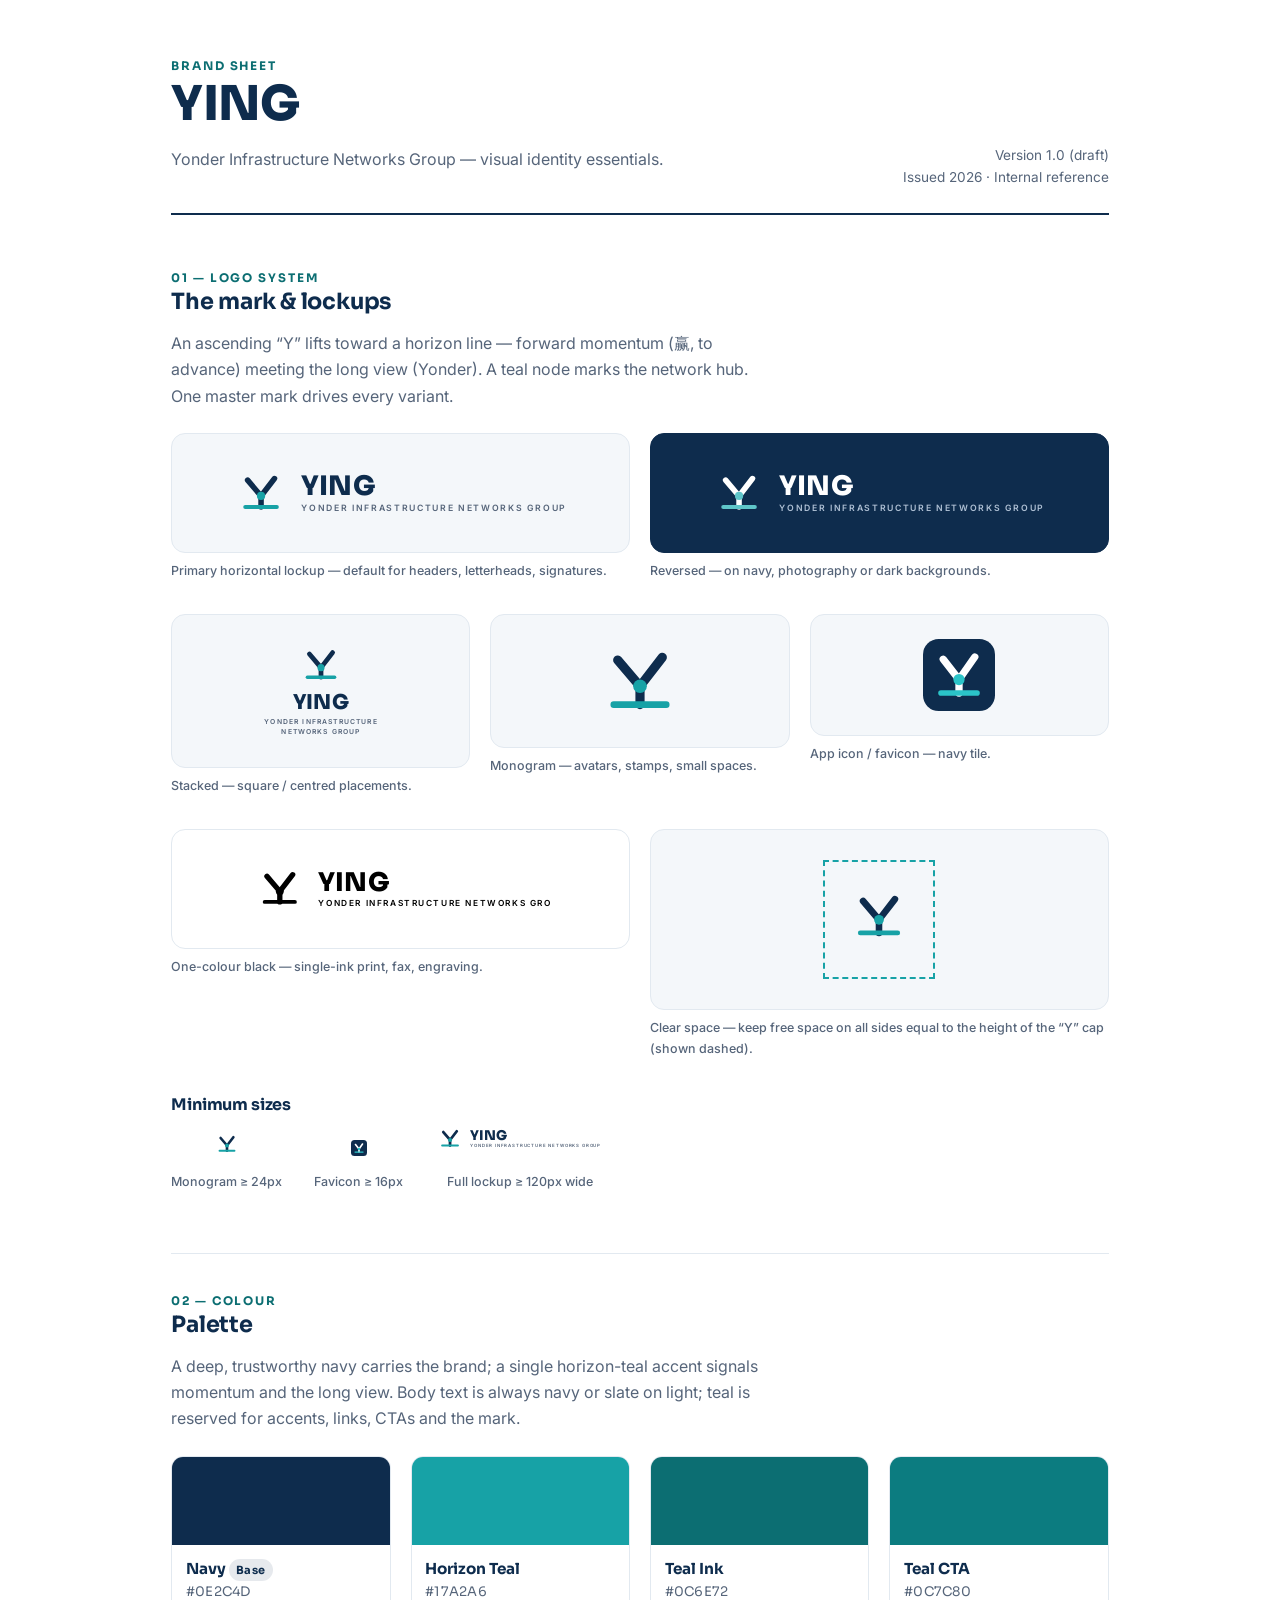
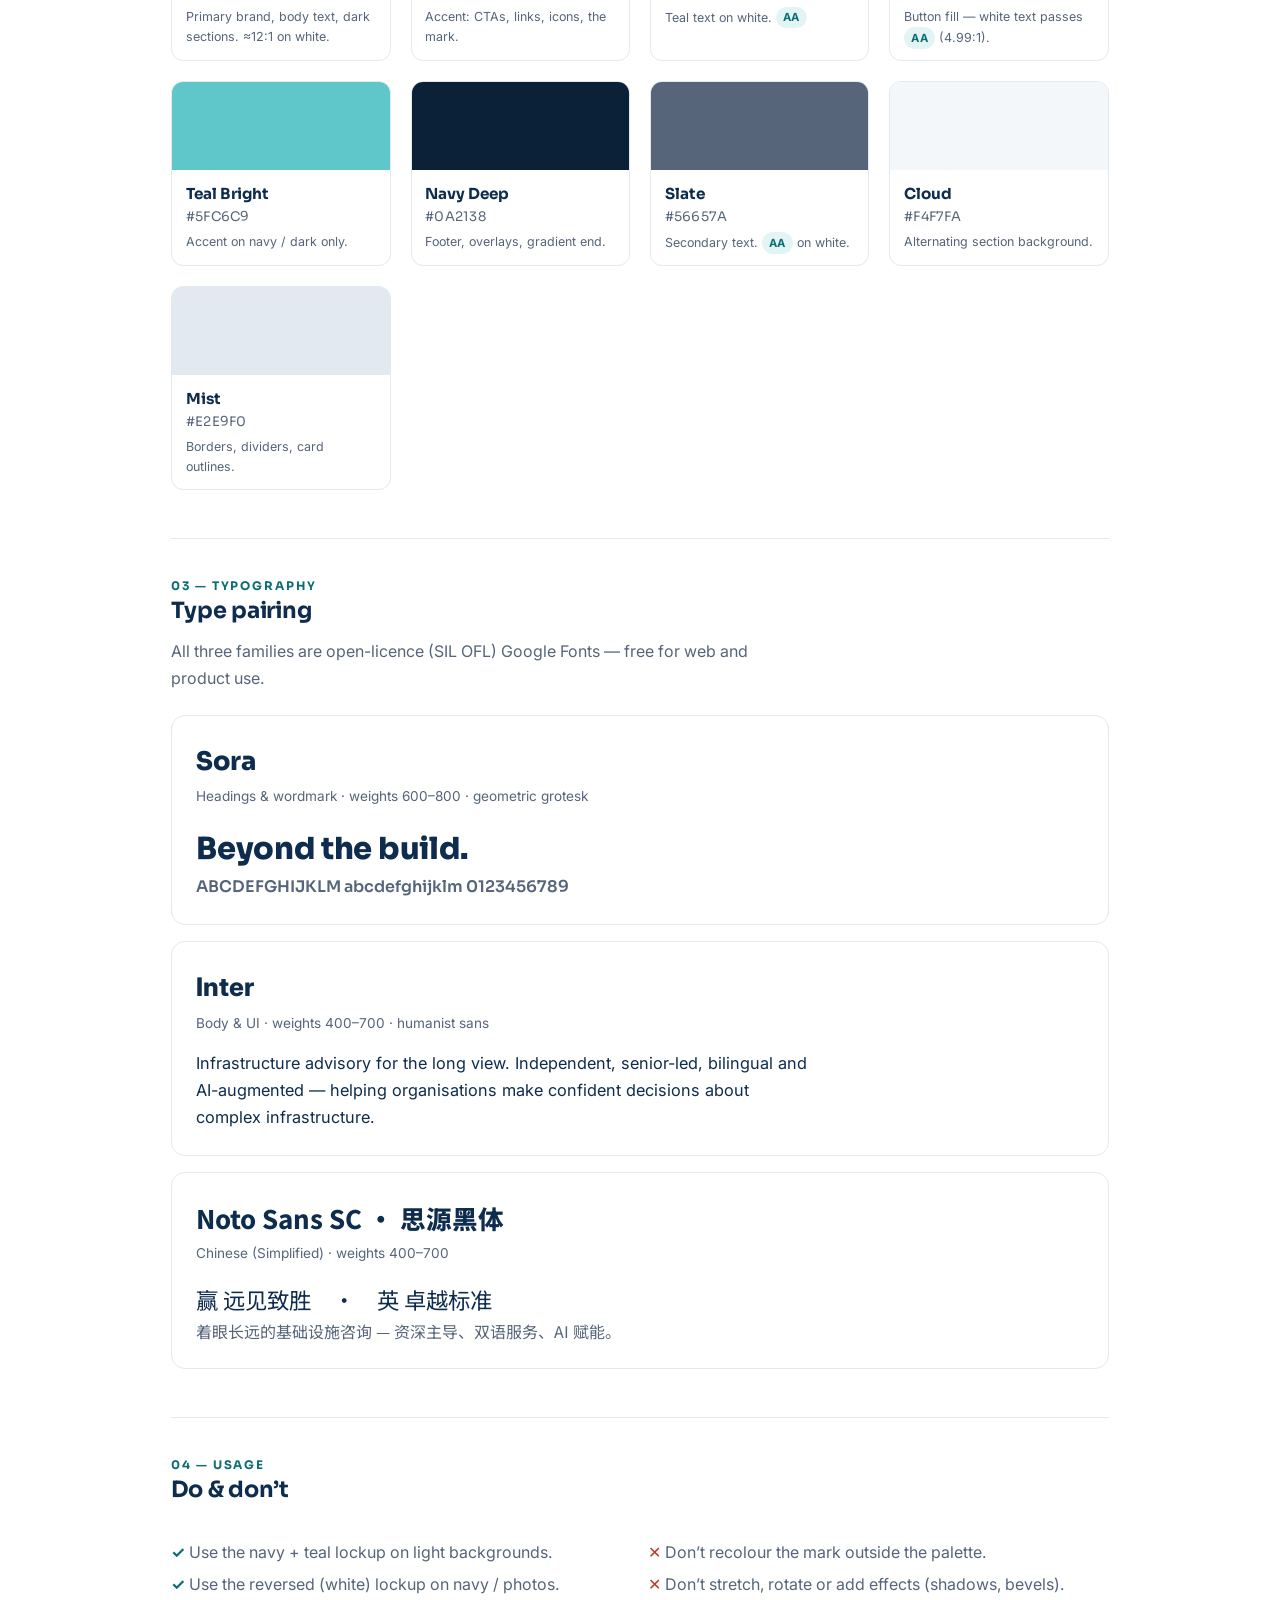
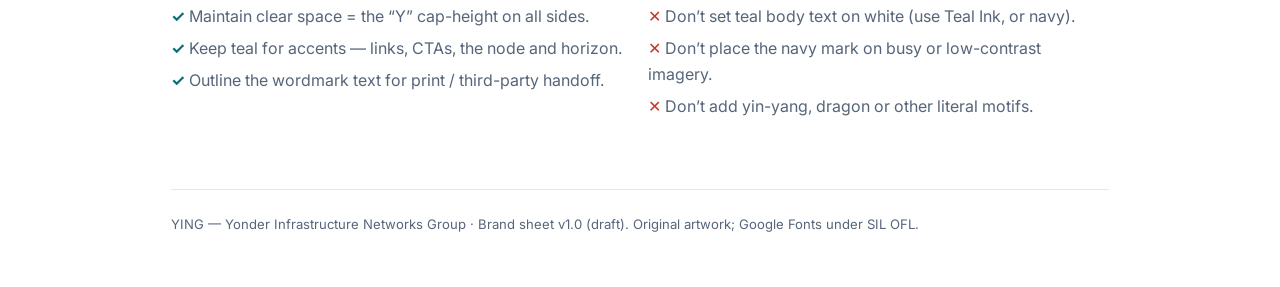
==== brand/brand-sheet.html @ 3f5a4299 "Initial commit: YING brand identity + marketing website Logo system (SVG variants + brand sheet), fr" ====
<!DOCTYPE html>
<html lang="en">
<head>
  <meta charset="UTF-8" />
  <meta name="viewport" content="width=device-width, initial-scale=1" />
  <title>YING — Brand Sheet</title>
  <link rel="icon" href="favicon.svg" type="image/svg+xml" />
  <link rel="preconnect" href="https://fonts.googleapis.com" />
  <link rel="preconnect" href="https://fonts.gstatic.com" crossorigin />
  <link href="https://fonts.googleapis.com/css2?family=Inter:wght@400;500;600;700&family=Sora:wght@500;600;700;800&family=Noto+Sans+SC:wght@400;500;700&display=swap" rel="stylesheet" />
  <style>
    :root{
      --ink:#0E2C4D; --navy-deep:#0A2138; --teal:#17A2A6; --teal-bright:#5FC6C9; --teal-ink:#0C6E72;
      --cloud:#F4F7FA; --mist:#E2E9F0; --slate:#56657A; --white:#fff;
      --head:"Sora",system-ui,sans-serif; --body:"Inter",system-ui,sans-serif; --cjk:"Noto Sans SC",sans-serif;
    }
    *{box-sizing:border-box}
    body{margin:0;font-family:var(--body);color:var(--ink);background:#fff;line-height:1.65;-webkit-font-smoothing:antialiased}
    .wrap{max-width:1040px;margin:0 auto;padding:clamp(1.5rem,4vw,3.5rem)}
    h1,h2,h3{font-family:var(--head);line-height:1.1;letter-spacing:-.01em;margin:0}
    h1{font-size:clamp(2rem,5vw,3rem);font-weight:800}
    h2{font-size:1.4rem;font-weight:700;margin-bottom:1rem}
    .sub{color:var(--slate);max-width:60ch}
    .eyebrow{font-family:var(--head);font-weight:700;font-size:.74rem;letter-spacing:.16em;text-transform:uppercase;color:var(--teal-ink)}
    header.sheet{display:flex;flex-wrap:wrap;gap:1.5rem;align-items:flex-end;justify-content:space-between;border-bottom:2px solid var(--ink);padding-bottom:1.5rem;margin-bottom:2.5rem}
    .meta{font-size:.85rem;color:var(--slate);text-align:right}
    section{margin:3rem 0;padding-top:2rem;border-top:1px solid var(--mist)}
    section:first-of-type{border-top:0;padding-top:0}
    .grid{display:grid;gap:1.25rem}
    @media(min-width:640px){.cols-2{grid-template-columns:1fr 1fr}.cols-3{grid-template-columns:repeat(3,1fr)}.cols-4{grid-template-columns:repeat(4,1fr)}}
    .panel{border:1px solid var(--mist);border-radius:14px;padding:1.5rem;display:flex;align-items:center;justify-content:center;min-height:120px}
    .panel--navy{background:var(--ink);border-color:var(--ink)}
    .panel--cloud{background:var(--cloud)}
    .panel .cap{font-size:.78rem;color:var(--slate)}
    .label{font-size:.78rem;color:var(--slate);margin-top:.5rem;font-weight:500}
    /* Swatches */
    .swatch{border:1px solid var(--mist);border-radius:12px;overflow:hidden}
    .swatch .chip{height:88px}
    .swatch .info{padding:.7rem .85rem}
    .swatch .name{font-family:var(--head);font-weight:700;font-size:.95rem}
    .swatch .hex{font-family:var(--head);font-size:.82rem;color:var(--slate);letter-spacing:.02em}
    .swatch .use{font-size:.78rem;color:var(--slate);margin-top:.25rem}
    /* Type specimens */
    .spec{border:1px solid var(--mist);border-radius:14px;padding:1.5rem;margin-bottom:1rem}
    .spec .fam{font-family:var(--head);font-weight:800;font-size:1.6rem}
    .spec .roles{color:var(--slate);font-size:.85rem;margin:.2rem 0 1rem}
    .aa,.aaa{display:inline-block;font-size:.7rem;font-weight:700;padding:.1rem .45rem;border-radius:999px;letter-spacing:.04em}
    .aa{background:rgba(23,162,166,.12);color:var(--teal-ink)}
    .aaa{background:rgba(14,44,77,.1);color:var(--ink)}
    .rule-list{padding-left:1.1rem;color:var(--slate)}
    .rule-list li{margin:.35rem 0}
    .two{display:grid;gap:1rem}@media(min-width:640px){.two{grid-template-columns:1fr 1fr}}
    .ok::before{content:"✓ ";color:var(--teal-ink);font-weight:700}
    .no::before{content:"✕ ";color:#C0392B;font-weight:700}
    /* Clear-space diagram */
    .clearspace{position:relative;background:var(--cloud);border:1px solid var(--mist);border-radius:14px;padding:48px;display:flex;justify-content:center}
    .clearspace .box{position:relative;outline:2px dashed var(--teal);outline-offset:24px}
    .minsizes{display:flex;align-items:flex-end;gap:2rem;flex-wrap:wrap}
    .minsizes .item{text-align:center}
    footer{margin-top:3rem;border-top:1px solid var(--mist);padding-top:1.5rem;color:var(--slate);font-size:.82rem}
    @media print{body{font-size:11px}.panel{min-height:90px}section{break-inside:avoid}}
  </style>
</head>
<body>
  <div class="wrap">
    <header class="sheet">
      <div>
        <span class="eyebrow">Brand sheet</span>
        <h1>YING</h1>
        <p class="sub">Yonder Infrastructure Networks Group — visual identity essentials.</p>
      </div>
      <div class="meta">
        Version 1.0 (draft)<br />
        Issued 2026 · Internal reference<br />
        <!-- TODO: update version/owner before circulation -->
      </div>
    </header>

    <!-- ===================== LOGO SYSTEM ===================== -->
    <section>
      <span class="eyebrow">01 — Logo system</span>
      <h2>The mark &amp; lockups</h2>
      <p class="sub">An ascending “Y” lifts toward a horizon line — forward momentum (赢, to advance) meeting the long view (Yonder). A teal node marks the network hub. One master mark drives every variant.</p>

      <div class="grid cols-2" style="margin-top:1.5rem">
        <div>
          <div class="panel panel--cloud">
            <!-- Primary horizontal -->
            <svg viewBox="0 0 430 88" width="340" role="img" aria-label="Primary horizontal lockup">
              <g transform="translate(6,12)">
                <g fill="none" stroke="#0E2C4D" stroke-width="7" stroke-linecap="round" stroke-linejoin="round"><path d="M15 16 L32 36"/><path d="M49 14 L32 36"/><path d="M32 36 L32 50"/></g>
                <path d="M12 50 H52" fill="none" stroke="#17A2A6" stroke-width="5" stroke-linecap="round"/><circle cx="32" cy="36" r="5.2" fill="#17A2A6"/>
              </g>
              <text x="88" y="47" font-family="Sora,sans-serif" font-size="34" font-weight="800" letter-spacing=".5" fill="#0E2C4D">YING</text>
              <text x="89" y="67" font-family="Inter,sans-serif" font-size="11" font-weight="600" letter-spacing="2.1" fill="#56657A">YONDER INFRASTRUCTURE NETWORKS GROUP</text>
            </svg>
          </div>
          <p class="label">Primary horizontal lockup — default for headers, letterheads, signatures.</p>
        </div>

        <div>
          <div class="panel panel--navy">
            <!-- Reversed -->
            <svg viewBox="0 0 430 88" width="340" role="img" aria-label="Reversed lockup on navy">
              <g transform="translate(6,12)">
                <g fill="none" stroke="#fff" stroke-width="7" stroke-linecap="round" stroke-linejoin="round"><path d="M15 16 L32 36"/><path d="M49 14 L32 36"/><path d="M32 36 L32 50"/></g>
                <path d="M12 50 H52" fill="none" stroke="#5FC6C9" stroke-width="5" stroke-linecap="round"/><circle cx="32" cy="36" r="5.2" fill="#5FC6C9"/>
              </g>
              <text x="88" y="47" font-family="Sora,sans-serif" font-size="34" font-weight="800" letter-spacing=".5" fill="#fff">YING</text>
              <text x="89" y="67" font-family="Inter,sans-serif" font-size="11" font-weight="600" letter-spacing="2.1" fill="#AFC0D4">YONDER INFRASTRUCTURE NETWORKS GROUP</text>
            </svg>
          </div>
          <p class="label">Reversed — on navy, photography or dark backgrounds.</p>
        </div>
      </div>

      <div class="grid cols-3" style="margin-top:1.25rem">
        <div>
          <div class="panel panel--cloud">
            <!-- Stacked -->
            <svg viewBox="0 0 220 152" width="150" role="img" aria-label="Stacked lockup">
              <g transform="translate(78,6)">
                <g fill="none" stroke="#0E2C4D" stroke-width="7" stroke-linecap="round" stroke-linejoin="round"><path d="M15 16 L32 36"/><path d="M49 14 L32 36"/><path d="M32 36 L32 50"/></g>
                <path d="M12 50 H52" fill="none" stroke="#17A2A6" stroke-width="5" stroke-linecap="round"/><circle cx="32" cy="36" r="5.2" fill="#17A2A6"/>
              </g>
              <text x="110" y="102" text-anchor="middle" font-family="Sora,sans-serif" font-size="30" font-weight="800" letter-spacing=".5" fill="#0E2C4D">YING</text>
              <text x="110" y="124" text-anchor="middle" font-family="Inter,sans-serif" font-size="10" font-weight="600" letter-spacing="1.7" fill="#56657A">YONDER INFRASTRUCTURE</text>
              <text x="110" y="139" text-anchor="middle" font-family="Inter,sans-serif" font-size="10" font-weight="600" letter-spacing="1.7" fill="#56657A">NETWORKS GROUP</text>
            </svg>
          </div>
          <p class="label">Stacked — square / centred placements.</p>
        </div>
        <div>
          <div class="panel panel--cloud">
            <!-- Monogram -->
            <svg viewBox="0 0 64 64" width="84" role="img" aria-label="Monogram">
              <g fill="none" stroke="#0E2C4D" stroke-width="7" stroke-linecap="round" stroke-linejoin="round"><path d="M15 16 L32 36"/><path d="M49 14 L32 36"/><path d="M32 36 L32 50"/></g>
              <path d="M12 50 H52" fill="none" stroke="#17A2A6" stroke-width="5" stroke-linecap="round"/><circle cx="32" cy="36" r="5.2" fill="#17A2A6"/>
            </svg>
          </div>
          <p class="label">Monogram — avatars, stamps, small spaces.</p>
        </div>
        <div>
          <div class="panel panel--cloud">
            <!-- App icon / favicon tile -->
            <svg viewBox="0 0 64 64" width="72" role="img" aria-label="App icon">
              <rect width="64" height="64" rx="14" fill="#0E2C4D"/>
              <g fill="none" stroke="#fff" stroke-width="6.5" stroke-linecap="round" stroke-linejoin="round"><path d="M18 18 L32 36"/><path d="M46 16 L32 36"/><path d="M32 36 L32 48"/></g>
              <path d="M16 48 H48" fill="none" stroke="#2BC4C8" stroke-width="5" stroke-linecap="round"/><circle cx="32" cy="36" r="5" fill="#2BC4C8"/>
            </svg>
          </div>
          <p class="label">App icon / favicon — navy tile.</p>
        </div>
      </div>

      <div class="grid cols-2" style="margin-top:1.25rem">
        <div>
          <div class="panel" style="background:#fff">
            <!-- One-colour black -->
            <svg viewBox="0 0 396 88" width="300" style="color:#000" role="img" aria-label="One-colour black lockup">
              <g transform="translate(6,12)">
                <g fill="none" stroke="currentColor" stroke-width="7" stroke-linecap="round" stroke-linejoin="round"><path d="M15 16 L32 36"/><path d="M49 14 L32 36"/><path d="M32 36 L32 50"/></g>
                <path d="M12 50 H52" fill="none" stroke="currentColor" stroke-width="5" stroke-linecap="round"/><circle cx="32" cy="36" r="5.2" fill="currentColor"/>
              </g>
              <text x="88" y="47" font-family="Sora,sans-serif" font-size="34" font-weight="800" letter-spacing=".5" fill="currentColor">YING</text>
              <text x="89" y="67" font-family="Inter,sans-serif" font-size="11" font-weight="600" letter-spacing="2.1" fill="currentColor">YONDER INFRASTRUCTURE NETWORKS GROUP</text>
            </svg>
          </div>
          <p class="label">One-colour black — single-ink print, fax, engraving.</p>
        </div>
        <div>
          <div class="panel panel--cloud" style="flex-direction:column;gap:1rem">
            <div class="clearspace" style="padding:32px;background:transparent;border:0">
              <div class="box">
                <svg viewBox="0 0 64 64" width="60" aria-hidden="true">
                  <g fill="none" stroke="#0E2C4D" stroke-width="7" stroke-linecap="round" stroke-linejoin="round"><path d="M15 16 L32 36"/><path d="M49 14 L32 36"/><path d="M32 36 L32 50"/></g>
                  <path d="M12 50 H52" fill="none" stroke="#17A2A6" stroke-width="5" stroke-linecap="round"/><circle cx="32" cy="36" r="5.2" fill="#17A2A6"/>
                </svg>
              </div>
            </div>
          </div>
          <p class="label">Clear space — keep free space on all sides equal to the height of the “Y” cap (shown dashed).</p>
        </div>
      </div>

      <div style="margin-top:1.5rem">
        <h3 style="font-size:1rem;margin-bottom:.5rem">Minimum sizes</h3>
        <div class="minsizes">
          <div class="item">
            <svg viewBox="0 0 64 64" width="24" aria-hidden="true"><g fill="none" stroke="#0E2C4D" stroke-width="7" stroke-linecap="round" stroke-linejoin="round"><path d="M15 16 L32 36"/><path d="M49 14 L32 36"/><path d="M32 36 L32 50"/></g><path d="M12 50 H52" fill="none" stroke="#17A2A6" stroke-width="5" stroke-linecap="round"/><circle cx="32" cy="36" r="5.2" fill="#17A2A6"/></svg>
            <p class="label">Monogram ≥ 24px</p>
          </div>
          <div class="item">
            <svg viewBox="0 0 64 64" width="16" aria-hidden="true"><rect width="64" height="64" rx="14" fill="#0E2C4D"/><g fill="none" stroke="#fff" stroke-width="6.5" stroke-linecap="round" stroke-linejoin="round"><path d="M18 18 L32 36"/><path d="M46 16 L32 36"/><path d="M32 36 L32 48"/></g><path d="M16 48 H48" fill="none" stroke="#2BC4C8" stroke-width="5" stroke-linecap="round"/><circle cx="32" cy="36" r="5" fill="#2BC4C8"/></svg>
            <p class="label">Favicon ≥ 16px</p>
          </div>
          <div class="item">
            <svg viewBox="0 0 430 88" width="170" aria-hidden="true"><g transform="translate(6,12)"><g fill="none" stroke="#0E2C4D" stroke-width="7" stroke-linecap="round" stroke-linejoin="round"><path d="M15 16 L32 36"/><path d="M49 14 L32 36"/><path d="M32 36 L32 50"/></g><path d="M12 50 H52" fill="none" stroke="#17A2A6" stroke-width="5" stroke-linecap="round"/><circle cx="32" cy="36" r="5.2" fill="#17A2A6"/></g><text x="88" y="47" font-family="Sora,sans-serif" font-size="34" font-weight="800" fill="#0E2C4D">YING</text><text x="89" y="67" font-family="Inter,sans-serif" font-size="11" font-weight="600" letter-spacing="2.1" fill="#56657A">YONDER INFRASTRUCTURE NETWORKS GROUP</text></svg>
            <p class="label">Full lockup ≥ 120px wide</p>
          </div>
        </div>
      </div>
    </section>

    <!-- ===================== COLOUR ===================== -->
    <section>
      <span class="eyebrow">02 — Colour</span>
      <h2>Palette</h2>
      <p class="sub">A deep, trustworthy navy carries the brand; a single horizon-teal accent signals momentum and the long view. Body text is always navy or slate on light; teal is reserved for accents, links, CTAs and the mark.</p>
      <div class="grid cols-4" style="margin-top:1.5rem">
        <div class="swatch"><div class="chip" style="background:#0E2C4D"></div><div class="info"><div class="name">Navy <span class="aaa">Base</span></div><div class="hex">#0E2C4D</div><div class="use">Primary brand, body text, dark sections. ≈12:1 on white.</div></div></div>
        <div class="swatch"><div class="chip" style="background:#17A2A6"></div><div class="info"><div class="name">Horizon Teal</div><div class="hex">#17A2A6</div><div class="use">Accent: CTAs, links, icons, the mark.</div></div></div>
        <div class="swatch"><div class="chip" style="background:#0C6E72"></div><div class="info"><div class="name">Teal Ink</div><div class="hex">#0C6E72</div><div class="use">Teal text on white. <span class="aa">AA</span></div></div></div>
        <div class="swatch"><div class="chip" style="background:#0C7C80"></div><div class="info"><div class="name">Teal CTA</div><div class="hex">#0C7C80</div><div class="use">Button fill — white text passes <span class="aa">AA</span> (4.99:1).</div></div></div>
        <div class="swatch"><div class="chip" style="background:#5FC6C9"></div><div class="info"><div class="name">Teal Bright</div><div class="hex">#5FC6C9</div><div class="use">Accent on navy / dark only.</div></div></div>
        <div class="swatch"><div class="chip" style="background:#0A2138"></div><div class="info"><div class="name">Navy Deep</div><div class="hex">#0A2138</div><div class="use">Footer, overlays, gradient end.</div></div></div>
        <div class="swatch"><div class="chip" style="background:#56657A"></div><div class="info"><div class="name">Slate</div><div class="hex">#56657A</div><div class="use">Secondary text. <span class="aa">AA</span> on white.</div></div></div>
        <div class="swatch"><div class="chip" style="background:#F4F7FA"></div><div class="info"><div class="name">Cloud</div><div class="hex">#F4F7FA</div><div class="use">Alternating section background.</div></div></div>
        <div class="swatch"><div class="chip" style="background:#E2E9F0"></div><div class="info"><div class="name">Mist</div><div class="hex">#E2E9F0</div><div class="use">Borders, dividers, card outlines.</div></div></div>
      </div>
    </section>

    <!-- ===================== TYPOGRAPHY ===================== -->
    <section>
      <span class="eyebrow">03 — Typography</span>
      <h2>Type pairing</h2>
      <p class="sub">All three families are open-licence (SIL OFL) Google Fonts — free for web and product use.</p>

      <div class="spec" style="margin-top:1.5rem">
        <div class="fam" style="font-family:var(--head)">Sora</div>
        <div class="roles">Headings &amp; wordmark · weights 600–800 · geometric grotesk</div>
        <div style="font-family:var(--head);font-weight:800;font-size:1.9rem;letter-spacing:-.01em">Beyond the build.</div>
        <div style="font-family:var(--head);font-weight:600;color:var(--slate)">ABCDEFGHIJKLM abcdefghijklm 0123456789</div>
      </div>

      <div class="spec">
        <div class="fam" style="font-family:var(--body)">Inter</div>
        <div class="roles">Body &amp; UI · weights 400–700 · humanist sans</div>
        <div style="font-family:var(--body);font-size:1.02rem;max-width:62ch">Infrastructure advisory for the long view. Independent, senior-led, bilingual and AI-augmented — helping organisations make confident decisions about complex infrastructure.</div>
      </div>

      <div class="spec">
        <div class="fam cjk" style="font-family:var(--cjk)">Noto Sans SC · 思源黑体</div>
        <div class="roles">Chinese (Simplified) · weights 400–700</div>
        <div class="cjk" style="font-family:var(--cjk);font-size:1.4rem">赢 远见致胜　·　英 卓越标准</div>
        <div class="cjk" style="font-family:var(--cjk);color:var(--slate)">着眼长远的基础设施咨询 — 资深主导、双语服务、AI 赋能。</div>
      </div>
    </section>

    <!-- ===================== USAGE ===================== -->
    <section>
      <span class="eyebrow">04 — Usage</span>
      <h2>Do &amp; don’t</h2>
      <div class="two" style="margin-top:1rem">
        <ul class="rule-list" style="list-style:none;padding-left:0">
          <li class="ok">Use the navy + teal lockup on light backgrounds.</li>
          <li class="ok">Use the reversed (white) lockup on navy / photos.</li>
          <li class="ok">Maintain clear space = the “Y” cap-height on all sides.</li>
          <li class="ok">Keep teal for accents — links, CTAs, the node and horizon.</li>
          <li class="ok">Outline the wordmark text for print / third-party handoff.</li>
        </ul>
        <ul class="rule-list" style="list-style:none;padding-left:0">
          <li class="no">Don’t recolour the mark outside the palette.</li>
          <li class="no">Don’t stretch, rotate or add effects (shadows, bevels).</li>
          <li class="no">Don’t set teal body text on white (use Teal Ink, or navy).</li>
          <li class="no">Don’t place the navy mark on busy or low-contrast imagery.</li>
          <li class="no">Don’t add yin-yang, dragon or other literal motifs.</li>
        </ul>
      </div>
    </section>

    <footer>
      YING — Yonder Infrastructure Networks Group · Brand sheet v1.0 (draft). Original artwork; Google Fonts under SIL OFL.
      <!-- TODO: add brand owner / contact for queries before circulating externally. -->
    </footer>
  </div>
</body>
</html>
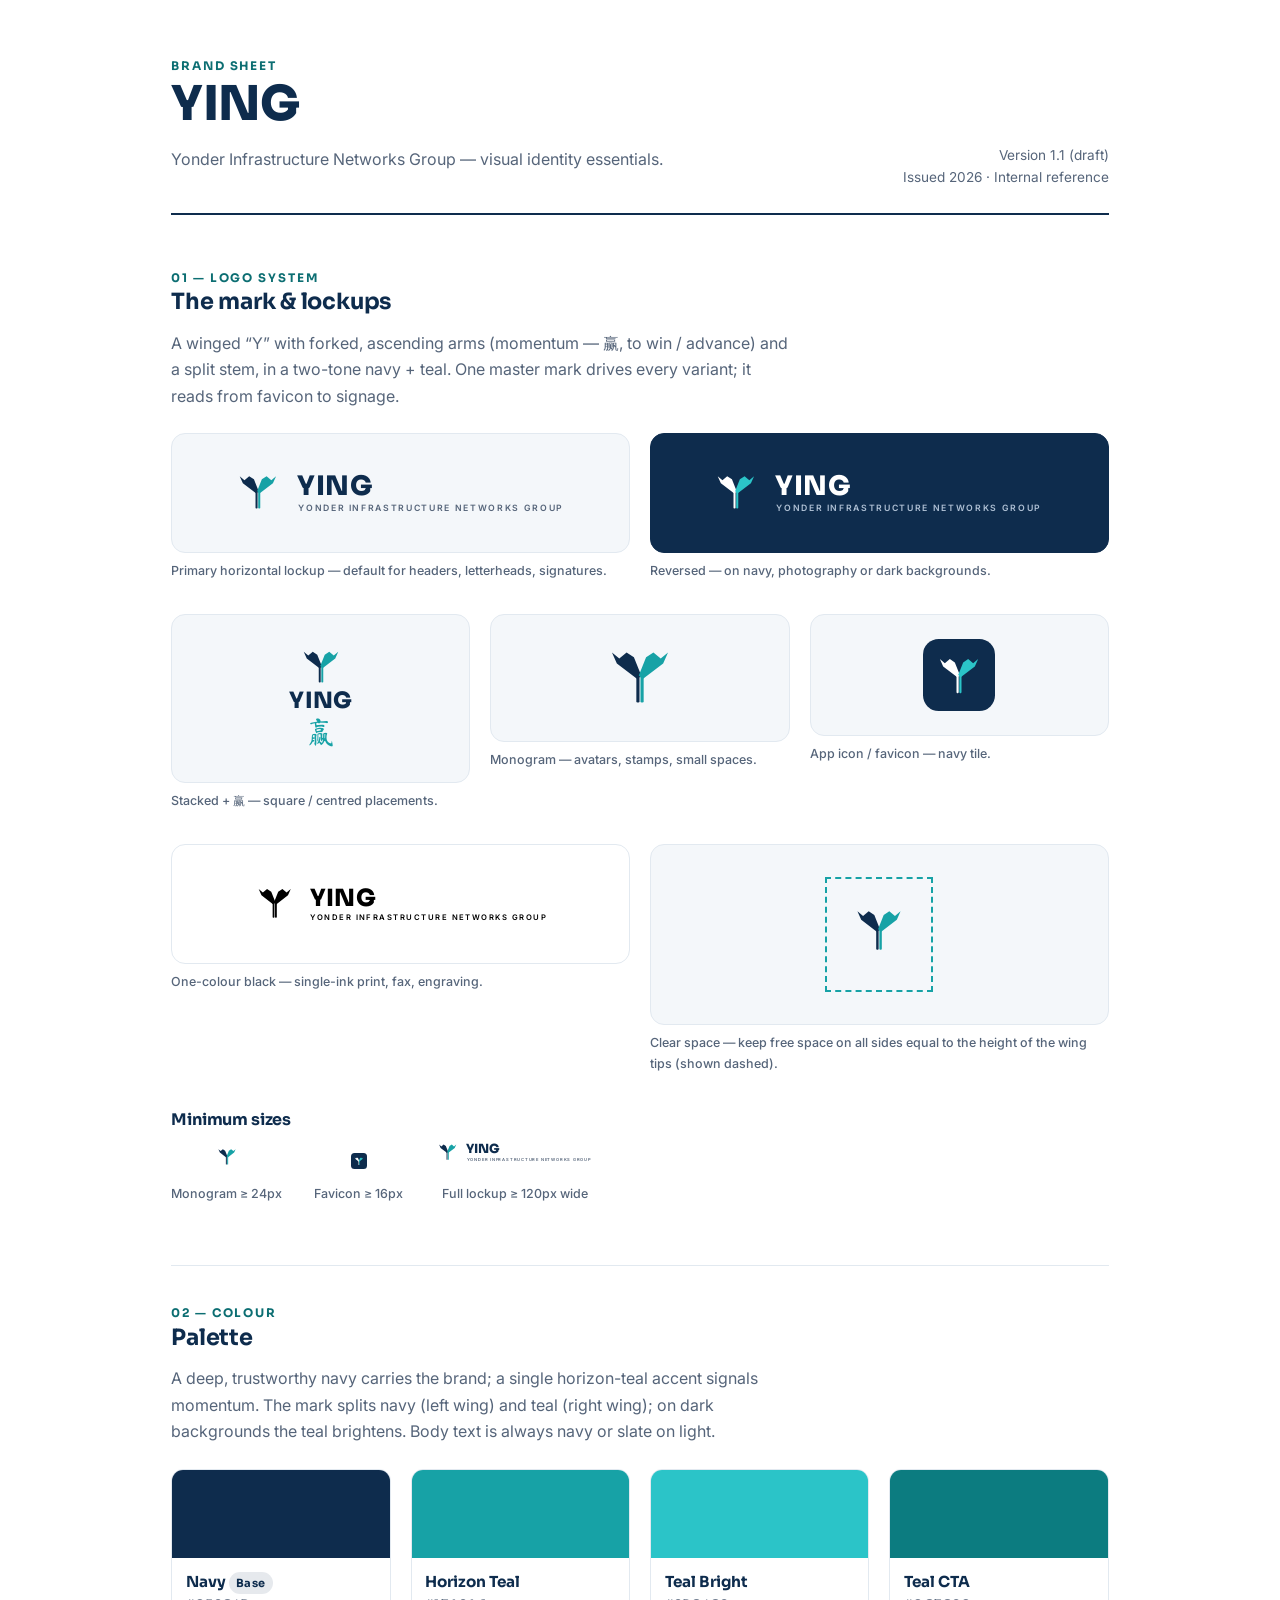
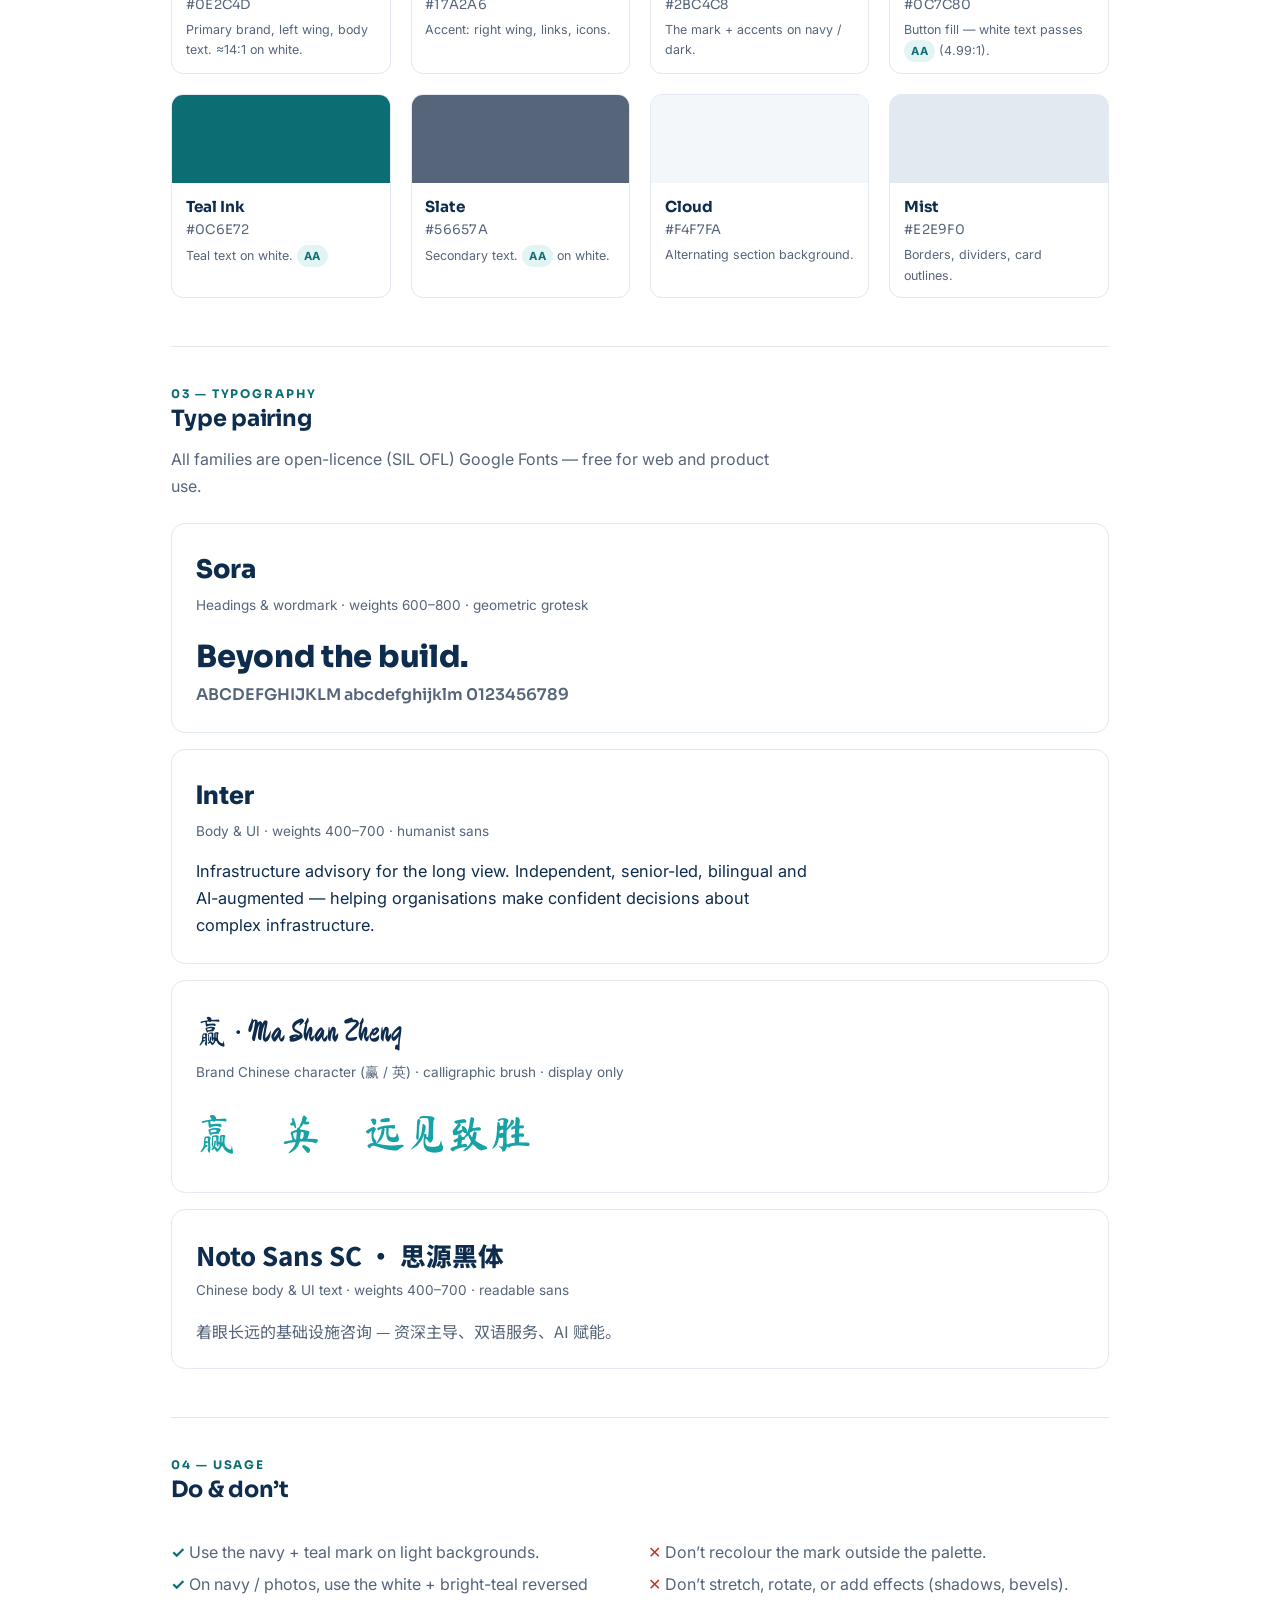
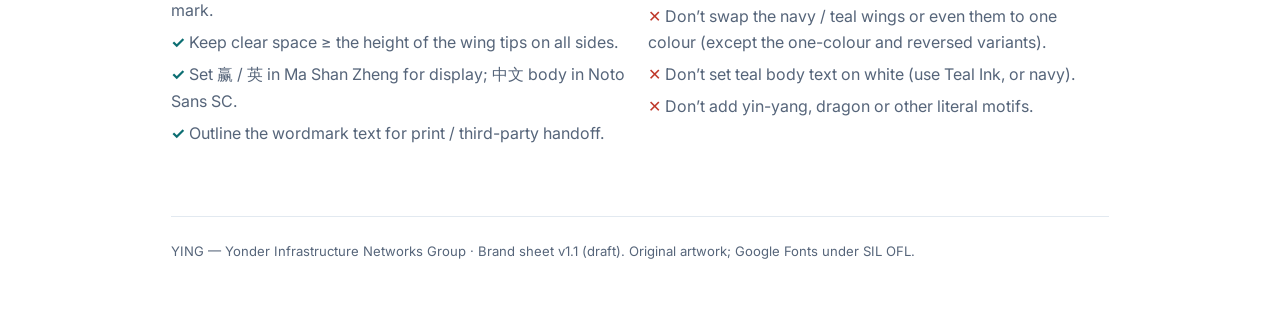
==== commit 0fae20e4: "Redesign logo: two-tone winged Y, brush 赢 (Ma Shan Zheng) Replaces the ascending-Y mark with a forke" ====
--- a/brand/brand-sheet.html
+++ b/brand/brand-sheet.html
@@ -7,12 +7,12 @@
   <link rel="icon" href="favicon.svg" type="image/svg+xml" />
   <link rel="preconnect" href="https://fonts.googleapis.com" />
   <link rel="preconnect" href="https://fonts.gstatic.com" crossorigin />
-  <link href="https://fonts.googleapis.com/css2?family=Inter:wght@400;500;600;700&family=Sora:wght@500;600;700;800&family=Noto+Sans+SC:wght@400;500;700&display=swap" rel="stylesheet" />
+  <link href="https://fonts.googleapis.com/css2?family=Inter:wght@400;500;600;700&family=Sora:wght@500;600;700;800&family=Noto+Sans+SC:wght@400;500;700&family=Ma+Shan+Zheng&display=swap" rel="stylesheet" />
   <style>
     :root{
-      --ink:#0E2C4D; --navy-deep:#0A2138; --teal:#17A2A6; --teal-bright:#5FC6C9; --teal-ink:#0C6E72;
+      --ink:#0E2C4D; --navy-deep:#0A2138; --teal:#17A2A6; --teal-bright:#2BC4C8; --teal-ink:#0C6E72;
       --cloud:#F4F7FA; --mist:#E2E9F0; --slate:#56657A; --white:#fff;
-      --head:"Sora",system-ui,sans-serif; --body:"Inter",system-ui,sans-serif; --cjk:"Noto Sans SC",sans-serif;
+      --head:"Sora",system-ui,sans-serif; --body:"Inter",system-ui,sans-serif; --cjk:"Noto Sans SC",sans-serif; --brush:"Ma Shan Zheng",cursive;
     }
     *{box-sizing:border-box}
     body{margin:0;font-family:var(--body);color:var(--ink);background:#fff;line-height:1.65;-webkit-font-smoothing:antialiased}
@@ -20,7 +20,7 @@
     h1,h2,h3{font-family:var(--head);line-height:1.1;letter-spacing:-.01em;margin:0}
     h1{font-size:clamp(2rem,5vw,3rem);font-weight:800}
     h2{font-size:1.4rem;font-weight:700;margin-bottom:1rem}
-    .sub{color:var(--slate);max-width:60ch}
+    .sub{color:var(--slate);max-width:62ch}
     .eyebrow{font-family:var(--head);font-weight:700;font-size:.74rem;letter-spacing:.16em;text-transform:uppercase;color:var(--teal-ink)}
     header.sheet{display:flex;flex-wrap:wrap;gap:1.5rem;align-items:flex-end;justify-content:space-between;border-bottom:2px solid var(--ink);padding-bottom:1.5rem;margin-bottom:2.5rem}
     .meta{font-size:.85rem;color:var(--slate);text-align:right}
@@ -31,16 +31,13 @@
     .panel{border:1px solid var(--mist);border-radius:14px;padding:1.5rem;display:flex;align-items:center;justify-content:center;min-height:120px}
     .panel--navy{background:var(--ink);border-color:var(--ink)}
     .panel--cloud{background:var(--cloud)}
-    .panel .cap{font-size:.78rem;color:var(--slate)}
     .label{font-size:.78rem;color:var(--slate);margin-top:.5rem;font-weight:500}
-    /* Swatches */
     .swatch{border:1px solid var(--mist);border-radius:12px;overflow:hidden}
     .swatch .chip{height:88px}
     .swatch .info{padding:.7rem .85rem}
     .swatch .name{font-family:var(--head);font-weight:700;font-size:.95rem}
     .swatch .hex{font-family:var(--head);font-size:.82rem;color:var(--slate);letter-spacing:.02em}
     .swatch .use{font-size:.78rem;color:var(--slate);margin-top:.25rem}
-    /* Type specimens */
     .spec{border:1px solid var(--mist);border-radius:14px;padding:1.5rem;margin-bottom:1rem}
     .spec .fam{font-family:var(--head);font-weight:800;font-size:1.6rem}
     .spec .roles{color:var(--slate);font-size:.85rem;margin:.2rem 0 1rem}
@@ -52,9 +49,8 @@
     .two{display:grid;gap:1rem}@media(min-width:640px){.two{grid-template-columns:1fr 1fr}}
     .ok::before{content:"✓ ";color:var(--teal-ink);font-weight:700}
     .no::before{content:"✕ ";color:#C0392B;font-weight:700}
-    /* Clear-space diagram */
-    .clearspace{position:relative;background:var(--cloud);border:1px solid var(--mist);border-radius:14px;padding:48px;display:flex;justify-content:center}
-    .clearspace .box{position:relative;outline:2px dashed var(--teal);outline-offset:24px}
+    .clearspace{position:relative;background:transparent;border:0;padding:32px;display:flex;justify-content:center}
+    .clearspace .box{position:relative;outline:2px dashed var(--teal);outline-offset:22px}
     .minsizes{display:flex;align-items:flex-end;gap:2rem;flex-wrap:wrap}
     .minsizes .item{text-align:center}
     footer{margin-top:3rem;border-top:1px solid var(--mist);padding-top:1.5rem;color:var(--slate);font-size:.82rem}
@@ -70,7 +66,7 @@
         <p class="sub">Yonder Infrastructure Networks Group — visual identity essentials.</p>
       </div>
       <div class="meta">
-        Version 1.0 (draft)<br />
+        Version 1.1 (draft)<br />
         Issued 2026 · Internal reference<br />
         <!-- TODO: update version/owner before circulation -->
       </div>
@@ -80,19 +76,20 @@
     <section>
       <span class="eyebrow">01 — Logo system</span>
       <h2>The mark &amp; lockups</h2>
-      <p class="sub">An ascending “Y” lifts toward a horizon line — forward momentum (赢, to advance) meeting the long view (Yonder). A teal node marks the network hub. One master mark drives every variant.</p>
+      <p class="sub">A winged “Y” with forked, ascending arms (momentum — 赢, to win / advance) and a split stem, in a two-tone navy + teal. One master mark drives every variant; it reads from favicon to signage.</p>
 
       <div class="grid cols-2" style="margin-top:1.5rem">
         <div>
           <div class="panel panel--cloud">
-            <!-- Primary horizontal -->
             <svg viewBox="0 0 430 88" width="340" role="img" aria-label="Primary horizontal lockup">
-              <g transform="translate(6,12)">
-                <g fill="none" stroke="#0E2C4D" stroke-width="7" stroke-linecap="round" stroke-linejoin="round"><path d="M15 16 L32 36"/><path d="M49 14 L32 36"/><path d="M32 36 L32 50"/></g>
-                <path d="M12 50 H52" fill="none" stroke="#17A2A6" stroke-width="5" stroke-linecap="round"/><circle cx="32" cy="36" r="5.2" fill="#17A2A6"/>
-              </g>
-              <text x="88" y="47" font-family="Sora,sans-serif" font-size="34" font-weight="800" letter-spacing=".5" fill="#0E2C4D">YING</text>
-              <text x="89" y="67" font-family="Inter,sans-serif" font-size="11" font-weight="600" letter-spacing="2.1" fill="#56657A">YONDER INFRASTRUCTURE NETWORKS GROUP</text>
+              <g transform="translate(2,12)">
+                <polygon points="9,11 15,16 21,11 27,15 33,30 30,33 13,20" fill="#0E2C4D"/>
+                <polygon points="55,11 49,16 43,11 37,15 31,30 34,33 51,20" fill="#17A2A6"/>
+                <rect x="29" y="30.5" width="2.6" height="21.5" rx="1" fill="#0E2C4D"/>
+                <rect x="32.4" y="30.5" width="2.6" height="21.5" rx="1" fill="#17A2A6"/>
+              </g>
+              <text x="84" y="47" font-family="Sora,sans-serif" font-size="34" font-weight="800" letter-spacing=".5" fill="#0E2C4D">YING</text>
+              <text x="85" y="67" font-family="Inter,sans-serif" font-size="11" font-weight="600" letter-spacing="2.1" fill="#56657A">YONDER INFRASTRUCTURE NETWORKS GROUP</text>
             </svg>
           </div>
           <p class="label">Primary horizontal lockup — default for headers, letterheads, signatures.</p>
@@ -100,14 +97,15 @@
 
         <div>
           <div class="panel panel--navy">
-            <!-- Reversed -->
             <svg viewBox="0 0 430 88" width="340" role="img" aria-label="Reversed lockup on navy">
-              <g transform="translate(6,12)">
-                <g fill="none" stroke="#fff" stroke-width="7" stroke-linecap="round" stroke-linejoin="round"><path d="M15 16 L32 36"/><path d="M49 14 L32 36"/><path d="M32 36 L32 50"/></g>
-                <path d="M12 50 H52" fill="none" stroke="#5FC6C9" stroke-width="5" stroke-linecap="round"/><circle cx="32" cy="36" r="5.2" fill="#5FC6C9"/>
-              </g>
-              <text x="88" y="47" font-family="Sora,sans-serif" font-size="34" font-weight="800" letter-spacing=".5" fill="#fff">YING</text>
-              <text x="89" y="67" font-family="Inter,sans-serif" font-size="11" font-weight="600" letter-spacing="2.1" fill="#AFC0D4">YONDER INFRASTRUCTURE NETWORKS GROUP</text>
+              <g transform="translate(2,12)">
+                <polygon points="9,11 15,16 21,11 27,15 33,30 30,33 13,20" fill="#fff"/>
+                <polygon points="55,11 49,16 43,11 37,15 31,30 34,33 51,20" fill="#2BC4C8"/>
+                <rect x="29" y="30.5" width="2.6" height="21.5" rx="1" fill="#fff"/>
+                <rect x="32.4" y="30.5" width="2.6" height="21.5" rx="1" fill="#2BC4C8"/>
+              </g>
+              <text x="84" y="47" font-family="Sora,sans-serif" font-size="34" font-weight="800" letter-spacing=".5" fill="#fff">YING</text>
+              <text x="85" y="67" font-family="Inter,sans-serif" font-size="11" font-weight="600" letter-spacing="2.1" fill="#AFC0D4">YONDER INFRASTRUCTURE NETWORKS GROUP</text>
             </svg>
           </div>
           <p class="label">Reversed — on navy, photography or dark backgrounds.</p>
@@ -117,36 +115,40 @@
       <div class="grid cols-3" style="margin-top:1.25rem">
         <div>
           <div class="panel panel--cloud">
-            <!-- Stacked -->
-            <svg viewBox="0 0 220 152" width="150" role="img" aria-label="Stacked lockup">
-              <g transform="translate(78,6)">
-                <g fill="none" stroke="#0E2C4D" stroke-width="7" stroke-linecap="round" stroke-linejoin="round"><path d="M15 16 L32 36"/><path d="M49 14 L32 36"/><path d="M32 36 L32 50"/></g>
-                <path d="M12 50 H52" fill="none" stroke="#17A2A6" stroke-width="5" stroke-linecap="round"/><circle cx="32" cy="36" r="5.2" fill="#17A2A6"/>
-              </g>
-              <text x="110" y="102" text-anchor="middle" font-family="Sora,sans-serif" font-size="30" font-weight="800" letter-spacing=".5" fill="#0E2C4D">YING</text>
-              <text x="110" y="124" text-anchor="middle" font-family="Inter,sans-serif" font-size="10" font-weight="600" letter-spacing="1.7" fill="#56657A">YONDER INFRASTRUCTURE</text>
-              <text x="110" y="139" text-anchor="middle" font-family="Inter,sans-serif" font-size="10" font-weight="600" letter-spacing="1.7" fill="#56657A">NETWORKS GROUP</text>
-            </svg>
-          </div>
-          <p class="label">Stacked — square / centred placements.</p>
-        </div>
-        <div>
-          <div class="panel panel--cloud">
-            <!-- Monogram -->
-            <svg viewBox="0 0 64 64" width="84" role="img" aria-label="Monogram">
-              <g fill="none" stroke="#0E2C4D" stroke-width="7" stroke-linecap="round" stroke-linejoin="round"><path d="M15 16 L32 36"/><path d="M49 14 L32 36"/><path d="M32 36 L32 50"/></g>
-              <path d="M12 50 H52" fill="none" stroke="#17A2A6" stroke-width="5" stroke-linecap="round"/><circle cx="32" cy="36" r="5.2" fill="#17A2A6"/>
+            <svg viewBox="0 0 200 158" width="150" role="img" aria-label="Stacked lockup with 赢">
+              <g transform="translate(68,6)">
+                <polygon points="9,11 15,16 21,11 27,15 33,30 30,33 13,20" fill="#0E2C4D"/>
+                <polygon points="55,11 49,16 43,11 37,15 31,30 34,33 51,20" fill="#17A2A6"/>
+                <rect x="29" y="30.5" width="2.6" height="21.5" rx="1" fill="#0E2C4D"/>
+                <rect x="32.4" y="30.5" width="2.6" height="21.5" rx="1" fill="#17A2A6"/>
+              </g>
+              <text x="100" y="92" text-anchor="middle" font-family="Sora,sans-serif" font-size="30" font-weight="800" letter-spacing=".5" fill="#0E2C4D">YING</text>
+              <text x="100" y="138" text-anchor="middle" font-family="'Ma Shan Zheng',cursive" font-size="40" fill="#17A2A6">赢</text>
+            </svg>
+          </div>
+          <p class="label">Stacked + 赢 — square / centred placements.</p>
+        </div>
+        <div>
+          <div class="panel panel--cloud">
+            <svg viewBox="0 0 64 64" width="78" role="img" aria-label="Monogram">
+              <polygon points="9,11 15,16 21,11 27,15 33,30 30,33 13,20" fill="#0E2C4D"/>
+              <polygon points="55,11 49,16 43,11 37,15 31,30 34,33 51,20" fill="#17A2A6"/>
+              <rect x="29" y="30.5" width="2.6" height="21.5" rx="1" fill="#0E2C4D"/>
+              <rect x="32.4" y="30.5" width="2.6" height="21.5" rx="1" fill="#17A2A6"/>
             </svg>
           </div>
           <p class="label">Monogram — avatars, stamps, small spaces.</p>
         </div>
         <div>
           <div class="panel panel--cloud">
-            <!-- App icon / favicon tile -->
             <svg viewBox="0 0 64 64" width="72" role="img" aria-label="App icon">
               <rect width="64" height="64" rx="14" fill="#0E2C4D"/>
-              <g fill="none" stroke="#fff" stroke-width="6.5" stroke-linecap="round" stroke-linejoin="round"><path d="M18 18 L32 36"/><path d="M46 16 L32 36"/><path d="M32 36 L32 48"/></g>
-              <path d="M16 48 H48" fill="none" stroke="#2BC4C8" stroke-width="5" stroke-linecap="round"/><circle cx="32" cy="36" r="5" fill="#2BC4C8"/>
+              <g transform="translate(32 33) scale(0.74) translate(-32 -31.5)">
+                <polygon points="9,11 15,16 21,11 27,15 33,30 30,33 13,20" fill="#fff"/>
+                <polygon points="55,11 49,16 43,11 37,15 31,30 34,33 51,20" fill="#2BC4C8"/>
+                <rect x="29" y="30.5" width="2.6" height="21.5" rx="1" fill="#fff"/>
+                <rect x="32.4" y="30.5" width="2.6" height="21.5" rx="1" fill="#2BC4C8"/>
+              </g>
             </svg>
           </div>
           <p class="label">App icon / favicon — navy tile.</p>
@@ -156,30 +158,35 @@
       <div class="grid cols-2" style="margin-top:1.25rem">
         <div>
           <div class="panel" style="background:#fff">
-            <!-- One-colour black -->
-            <svg viewBox="0 0 396 88" width="300" style="color:#000" role="img" aria-label="One-colour black lockup">
-              <g transform="translate(6,12)">
-                <g fill="none" stroke="currentColor" stroke-width="7" stroke-linecap="round" stroke-linejoin="round"><path d="M15 16 L32 36"/><path d="M49 14 L32 36"/><path d="M32 36 L32 50"/></g>
-                <path d="M12 50 H52" fill="none" stroke="currentColor" stroke-width="5" stroke-linecap="round"/><circle cx="32" cy="36" r="5.2" fill="currentColor"/>
-              </g>
-              <text x="88" y="47" font-family="Sora,sans-serif" font-size="34" font-weight="800" letter-spacing=".5" fill="currentColor">YING</text>
-              <text x="89" y="67" font-family="Inter,sans-serif" font-size="11" font-weight="600" letter-spacing="2.1" fill="currentColor">YONDER INFRASTRUCTURE NETWORKS GROUP</text>
+            <svg viewBox="0 0 430 88" width="300" style="color:#000" role="img" aria-label="One-colour black lockup">
+              <g fill="currentColor">
+                <g transform="translate(2,12)">
+                  <polygon points="9,11 15,16 21,11 27,15 33,30 30,33 13,20" fill="currentColor"/>
+                  <polygon points="55,11 49,16 43,11 37,15 31,30 34,33 51,20" fill="currentColor"/>
+                  <rect x="29" y="30.5" width="2.6" height="21.5" rx="1" fill="currentColor"/>
+                  <rect x="32.4" y="30.5" width="2.6" height="21.5" rx="1" fill="currentColor"/>
+                </g>
+                <text x="84" y="47" font-family="Sora,sans-serif" font-size="34" font-weight="800" letter-spacing=".5" fill="currentColor">YING</text>
+                <text x="85" y="67" font-family="Inter,sans-serif" font-size="11" font-weight="600" letter-spacing="2.1" fill="currentColor">YONDER INFRASTRUCTURE NETWORKS GROUP</text>
+              </g>
             </svg>
           </div>
           <p class="label">One-colour black — single-ink print, fax, engraving.</p>
         </div>
         <div>
-          <div class="panel panel--cloud" style="flex-direction:column;gap:1rem">
-            <div class="clearspace" style="padding:32px;background:transparent;border:0">
+          <div class="panel panel--cloud">
+            <div class="clearspace">
               <div class="box">
                 <svg viewBox="0 0 64 64" width="60" aria-hidden="true">
-                  <g fill="none" stroke="#0E2C4D" stroke-width="7" stroke-linecap="round" stroke-linejoin="round"><path d="M15 16 L32 36"/><path d="M49 14 L32 36"/><path d="M32 36 L32 50"/></g>
-                  <path d="M12 50 H52" fill="none" stroke="#17A2A6" stroke-width="5" stroke-linecap="round"/><circle cx="32" cy="36" r="5.2" fill="#17A2A6"/>
+                  <polygon points="9,11 15,16 21,11 27,15 33,30 30,33 13,20" fill="#0E2C4D"/>
+                  <polygon points="55,11 49,16 43,11 37,15 31,30 34,33 51,20" fill="#17A2A6"/>
+                  <rect x="29" y="30.5" width="2.6" height="21.5" rx="1" fill="#0E2C4D"/>
+                  <rect x="32.4" y="30.5" width="2.6" height="21.5" rx="1" fill="#17A2A6"/>
                 </svg>
               </div>
             </div>
           </div>
-          <p class="label">Clear space — keep free space on all sides equal to the height of the “Y” cap (shown dashed).</p>
+          <p class="label">Clear space — keep free space on all sides equal to the height of the wing tips (shown dashed).</p>
         </div>
       </div>
 
@@ -187,15 +194,15 @@
         <h3 style="font-size:1rem;margin-bottom:.5rem">Minimum sizes</h3>
         <div class="minsizes">
           <div class="item">
-            <svg viewBox="0 0 64 64" width="24" aria-hidden="true"><g fill="none" stroke="#0E2C4D" stroke-width="7" stroke-linecap="round" stroke-linejoin="round"><path d="M15 16 L32 36"/><path d="M49 14 L32 36"/><path d="M32 36 L32 50"/></g><path d="M12 50 H52" fill="none" stroke="#17A2A6" stroke-width="5" stroke-linecap="round"/><circle cx="32" cy="36" r="5.2" fill="#17A2A6"/></svg>
+            <svg viewBox="0 0 64 64" width="24" aria-hidden="true"><polygon points="9,11 15,16 21,11 27,15 33,30 30,33 13,20" fill="#0E2C4D"/><polygon points="55,11 49,16 43,11 37,15 31,30 34,33 51,20" fill="#17A2A6"/><rect x="29" y="30.5" width="2.6" height="21.5" rx="1" fill="#0E2C4D"/><rect x="32.4" y="30.5" width="2.6" height="21.5" rx="1" fill="#17A2A6"/></svg>
             <p class="label">Monogram ≥ 24px</p>
           </div>
           <div class="item">
-            <svg viewBox="0 0 64 64" width="16" aria-hidden="true"><rect width="64" height="64" rx="14" fill="#0E2C4D"/><g fill="none" stroke="#fff" stroke-width="6.5" stroke-linecap="round" stroke-linejoin="round"><path d="M18 18 L32 36"/><path d="M46 16 L32 36"/><path d="M32 36 L32 48"/></g><path d="M16 48 H48" fill="none" stroke="#2BC4C8" stroke-width="5" stroke-linecap="round"/><circle cx="32" cy="36" r="5" fill="#2BC4C8"/></svg>
+            <svg viewBox="0 0 64 64" width="16" aria-hidden="true"><rect width="64" height="64" rx="14" fill="#0E2C4D"/><g transform="translate(32 33) scale(0.74) translate(-32 -31.5)"><polygon points="9,11 15,16 21,11 27,15 33,30 30,33 13,20" fill="#fff"/><polygon points="55,11 49,16 43,11 37,15 31,30 34,33 51,20" fill="#2BC4C8"/><rect x="29" y="30.5" width="2.6" height="21.5" rx="1" fill="#fff"/><rect x="32.4" y="30.5" width="2.6" height="21.5" rx="1" fill="#2BC4C8"/></g></svg>
             <p class="label">Favicon ≥ 16px</p>
           </div>
           <div class="item">
-            <svg viewBox="0 0 430 88" width="170" aria-hidden="true"><g transform="translate(6,12)"><g fill="none" stroke="#0E2C4D" stroke-width="7" stroke-linecap="round" stroke-linejoin="round"><path d="M15 16 L32 36"/><path d="M49 14 L32 36"/><path d="M32 36 L32 50"/></g><path d="M12 50 H52" fill="none" stroke="#17A2A6" stroke-width="5" stroke-linecap="round"/><circle cx="32" cy="36" r="5.2" fill="#17A2A6"/></g><text x="88" y="47" font-family="Sora,sans-serif" font-size="34" font-weight="800" fill="#0E2C4D">YING</text><text x="89" y="67" font-family="Inter,sans-serif" font-size="11" font-weight="600" letter-spacing="2.1" fill="#56657A">YONDER INFRASTRUCTURE NETWORKS GROUP</text></svg>
+            <svg viewBox="0 0 430 88" width="160" aria-hidden="true"><g transform="translate(2,12)"><polygon points="9,11 15,16 21,11 27,15 33,30 30,33 13,20" fill="#0E2C4D"/><polygon points="55,11 49,16 43,11 37,15 31,30 34,33 51,20" fill="#17A2A6"/><rect x="29" y="30.5" width="2.6" height="21.5" rx="1" fill="#0E2C4D"/><rect x="32.4" y="30.5" width="2.6" height="21.5" rx="1" fill="#17A2A6"/></g><text x="84" y="47" font-family="Sora,sans-serif" font-size="34" font-weight="800" fill="#0E2C4D">YING</text><text x="85" y="67" font-family="Inter,sans-serif" font-size="11" font-weight="600" letter-spacing="2.1" fill="#56657A">YONDER INFRASTRUCTURE NETWORKS GROUP</text></svg>
             <p class="label">Full lockup ≥ 120px wide</p>
           </div>
         </div>
@@ -206,14 +213,13 @@
     <section>
       <span class="eyebrow">02 — Colour</span>
       <h2>Palette</h2>
-      <p class="sub">A deep, trustworthy navy carries the brand; a single horizon-teal accent signals momentum and the long view. Body text is always navy or slate on light; teal is reserved for accents, links, CTAs and the mark.</p>
+      <p class="sub">A deep, trustworthy navy carries the brand; a single horizon-teal accent signals momentum. The mark splits navy (left wing) and teal (right wing); on dark backgrounds the teal brightens. Body text is always navy or slate on light.</p>
       <div class="grid cols-4" style="margin-top:1.5rem">
-        <div class="swatch"><div class="chip" style="background:#0E2C4D"></div><div class="info"><div class="name">Navy <span class="aaa">Base</span></div><div class="hex">#0E2C4D</div><div class="use">Primary brand, body text, dark sections. ≈12:1 on white.</div></div></div>
-        <div class="swatch"><div class="chip" style="background:#17A2A6"></div><div class="info"><div class="name">Horizon Teal</div><div class="hex">#17A2A6</div><div class="use">Accent: CTAs, links, icons, the mark.</div></div></div>
+        <div class="swatch"><div class="chip" style="background:#0E2C4D"></div><div class="info"><div class="name">Navy <span class="aaa">Base</span></div><div class="hex">#0E2C4D</div><div class="use">Primary brand, left wing, body text. ≈14:1 on white.</div></div></div>
+        <div class="swatch"><div class="chip" style="background:#17A2A6"></div><div class="info"><div class="name">Horizon Teal</div><div class="hex">#17A2A6</div><div class="use">Accent: right wing, links, icons.</div></div></div>
+        <div class="swatch"><div class="chip" style="background:#2BC4C8"></div><div class="info"><div class="name">Teal Bright</div><div class="hex">#2BC4C8</div><div class="use">The mark + accents on navy / dark.</div></div></div>
+        <div class="swatch"><div class="chip" style="background:#0C7C80"></div><div class="info"><div class="name">Teal CTA</div><div class="hex">#0C7C80</div><div class="use">Button fill — white text passes <span class="aa">AA</span> (4.99:1).</div></div></div>
         <div class="swatch"><div class="chip" style="background:#0C6E72"></div><div class="info"><div class="name">Teal Ink</div><div class="hex">#0C6E72</div><div class="use">Teal text on white. <span class="aa">AA</span></div></div></div>
-        <div class="swatch"><div class="chip" style="background:#0C7C80"></div><div class="info"><div class="name">Teal CTA</div><div class="hex">#0C7C80</div><div class="use">Button fill — white text passes <span class="aa">AA</span> (4.99:1).</div></div></div>
-        <div class="swatch"><div class="chip" style="background:#5FC6C9"></div><div class="info"><div class="name">Teal Bright</div><div class="hex">#5FC6C9</div><div class="use">Accent on navy / dark only.</div></div></div>
-        <div class="swatch"><div class="chip" style="background:#0A2138"></div><div class="info"><div class="name">Navy Deep</div><div class="hex">#0A2138</div><div class="use">Footer, overlays, gradient end.</div></div></div>
         <div class="swatch"><div class="chip" style="background:#56657A"></div><div class="info"><div class="name">Slate</div><div class="hex">#56657A</div><div class="use">Secondary text. <span class="aa">AA</span> on white.</div></div></div>
         <div class="swatch"><div class="chip" style="background:#F4F7FA"></div><div class="info"><div class="name">Cloud</div><div class="hex">#F4F7FA</div><div class="use">Alternating section background.</div></div></div>
         <div class="swatch"><div class="chip" style="background:#E2E9F0"></div><div class="info"><div class="name">Mist</div><div class="hex">#E2E9F0</div><div class="use">Borders, dividers, card outlines.</div></div></div>
@@ -224,7 +230,7 @@
     <section>
       <span class="eyebrow">03 — Typography</span>
       <h2>Type pairing</h2>
-      <p class="sub">All three families are open-licence (SIL OFL) Google Fonts — free for web and product use.</p>
+      <p class="sub">All families are open-licence (SIL OFL) Google Fonts — free for web and product use.</p>
 
       <div class="spec" style="margin-top:1.5rem">
         <div class="fam" style="font-family:var(--head)">Sora</div>
@@ -240,9 +246,14 @@
       </div>
 
       <div class="spec">
+        <div class="fam" style="font-family:var(--brush);font-weight:400;font-size:2rem">赢 · Ma Shan Zheng</div>
+        <div class="roles">Brand Chinese character (赢 / 英) · calligraphic brush · display only</div>
+        <div style="font-family:var(--brush);font-size:2.6rem;color:var(--teal)">赢　英　远见致胜</div>
+      </div>
+
+      <div class="spec">
         <div class="fam cjk" style="font-family:var(--cjk)">Noto Sans SC · 思源黑体</div>
-        <div class="roles">Chinese (Simplified) · weights 400–700</div>
-        <div class="cjk" style="font-family:var(--cjk);font-size:1.4rem">赢 远见致胜　·　英 卓越标准</div>
+        <div class="roles">Chinese body &amp; UI text · weights 400–700 · readable sans</div>
         <div class="cjk" style="font-family:var(--cjk);color:var(--slate)">着眼长远的基础设施咨询 — 资深主导、双语服务、AI 赋能。</div>
       </div>
     </section>
@@ -253,24 +264,24 @@
       <h2>Do &amp; don’t</h2>
       <div class="two" style="margin-top:1rem">
         <ul class="rule-list" style="list-style:none;padding-left:0">
-          <li class="ok">Use the navy + teal lockup on light backgrounds.</li>
-          <li class="ok">Use the reversed (white) lockup on navy / photos.</li>
-          <li class="ok">Maintain clear space = the “Y” cap-height on all sides.</li>
-          <li class="ok">Keep teal for accents — links, CTAs, the node and horizon.</li>
+          <li class="ok">Use the navy + teal mark on light backgrounds.</li>
+          <li class="ok">On navy / photos, use the white + bright-teal reversed mark.</li>
+          <li class="ok">Keep clear space ≥ the height of the wing tips on all sides.</li>
+          <li class="ok">Set 赢 / 英 in Ma Shan Zheng for display; 中文 body in Noto Sans SC.</li>
           <li class="ok">Outline the wordmark text for print / third-party handoff.</li>
         </ul>
         <ul class="rule-list" style="list-style:none;padding-left:0">
           <li class="no">Don’t recolour the mark outside the palette.</li>
-          <li class="no">Don’t stretch, rotate or add effects (shadows, bevels).</li>
+          <li class="no">Don’t stretch, rotate, or add effects (shadows, bevels).</li>
+          <li class="no">Don’t swap the navy / teal wings or even them to one colour (except the one-colour and reversed variants).</li>
           <li class="no">Don’t set teal body text on white (use Teal Ink, or navy).</li>
-          <li class="no">Don’t place the navy mark on busy or low-contrast imagery.</li>
           <li class="no">Don’t add yin-yang, dragon or other literal motifs.</li>
         </ul>
       </div>
     </section>
 
     <footer>
-      YING — Yonder Infrastructure Networks Group · Brand sheet v1.0 (draft). Original artwork; Google Fonts under SIL OFL.
+      YING — Yonder Infrastructure Networks Group · Brand sheet v1.1 (draft). Original artwork; Google Fonts under SIL OFL.
       <!-- TODO: add brand owner / contact for queries before circulating externally. -->
     </footer>
   </div>
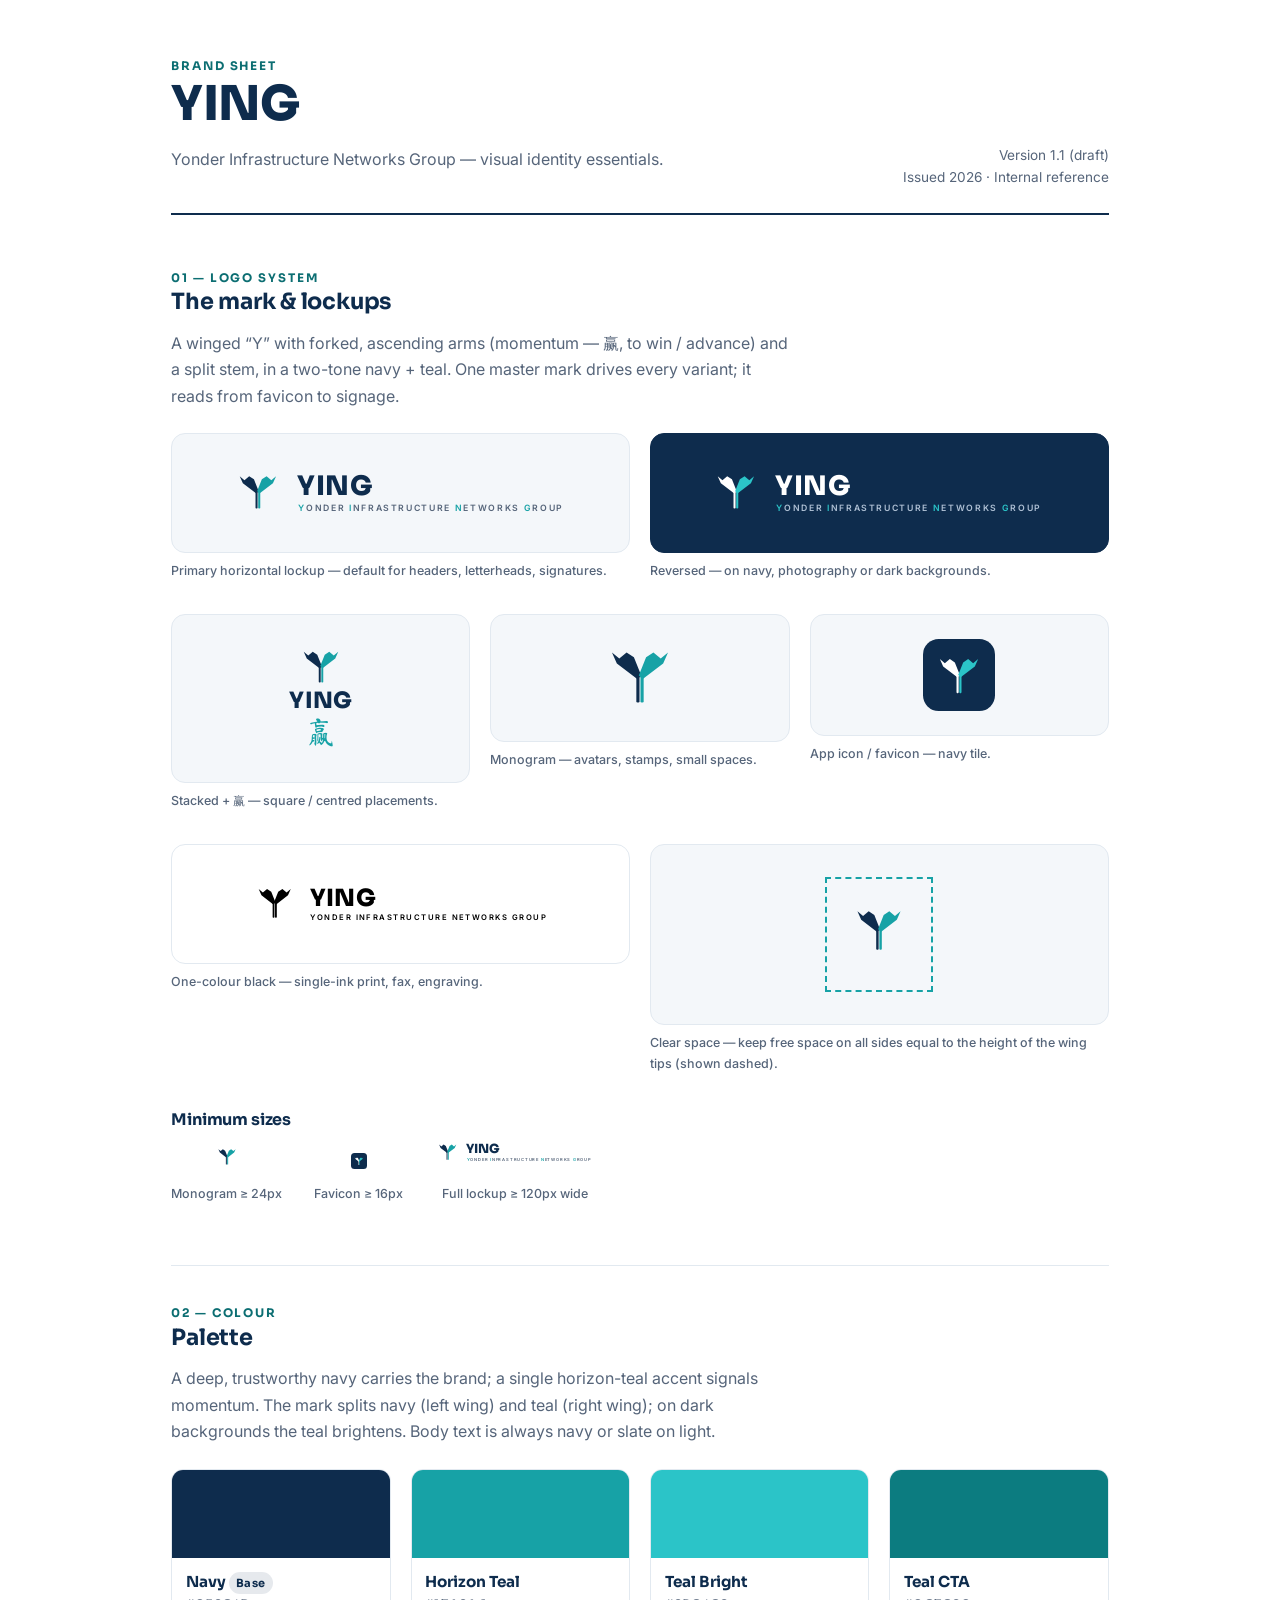
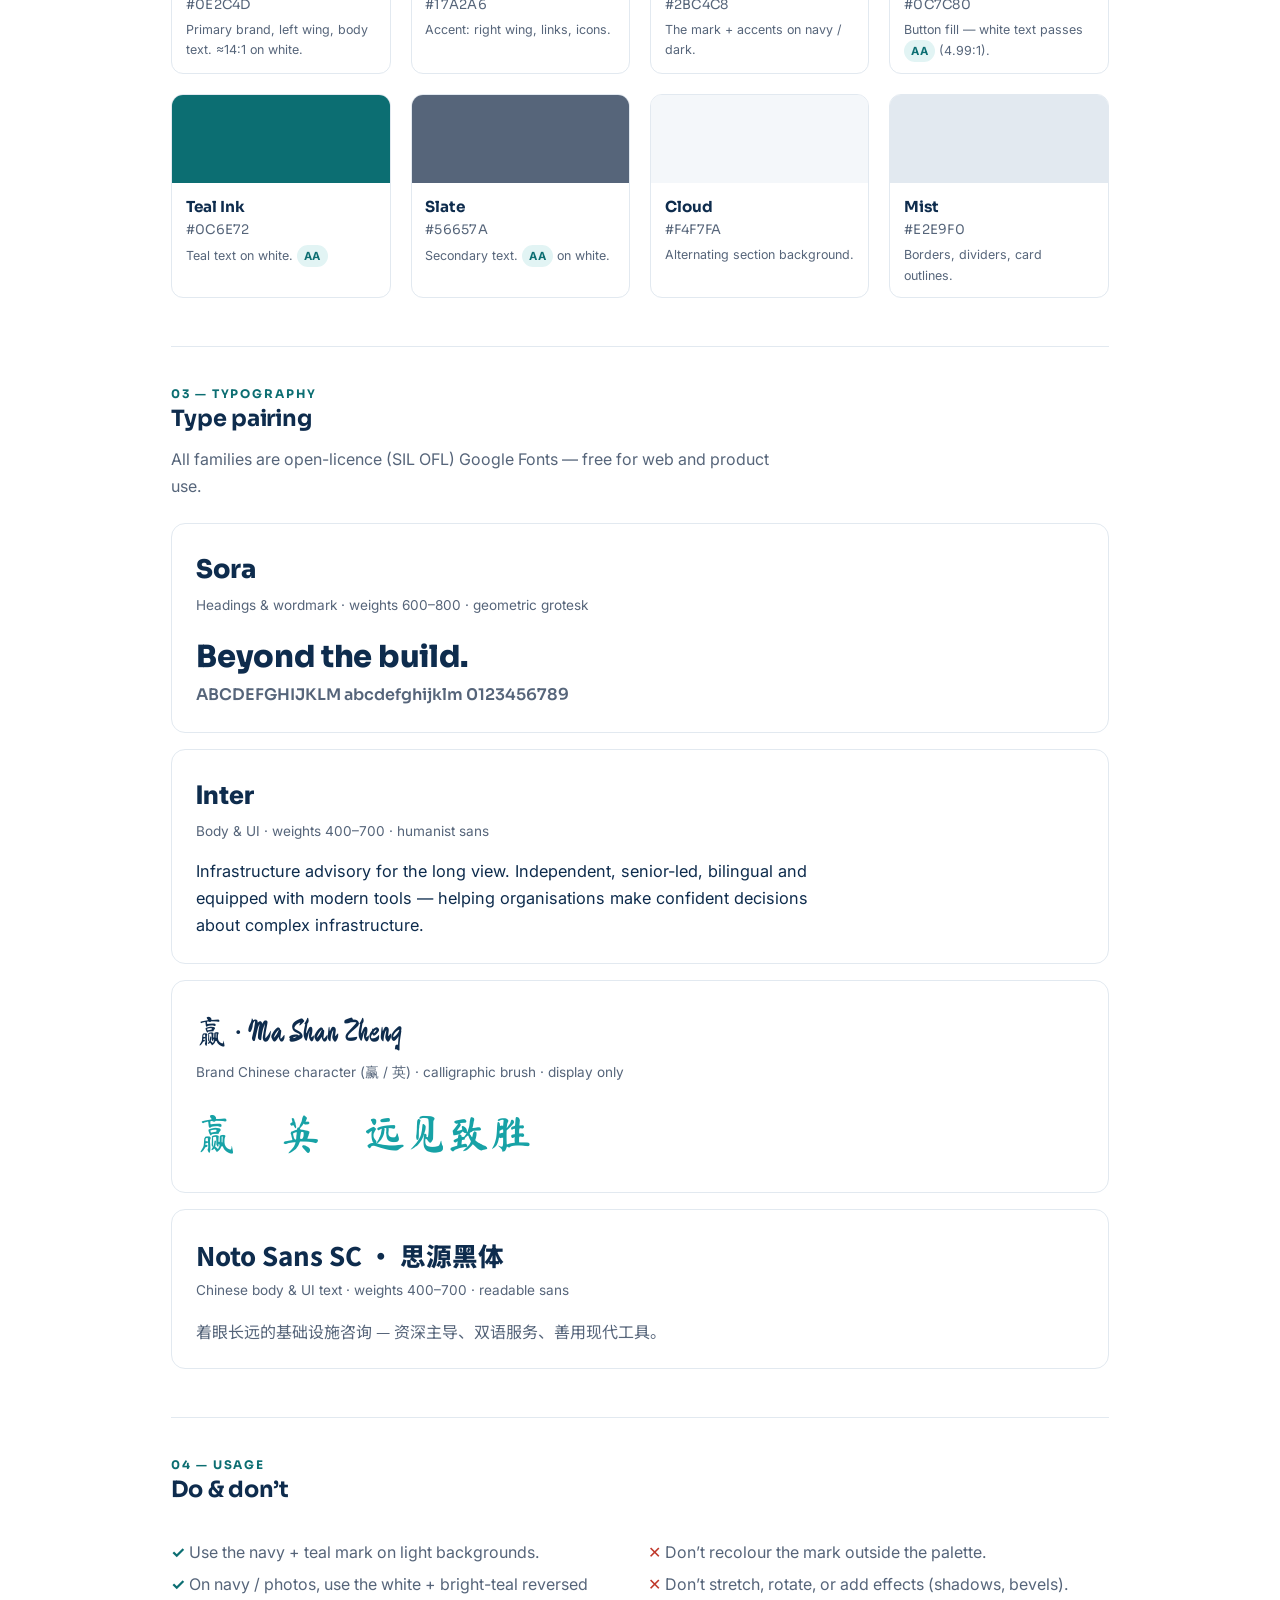
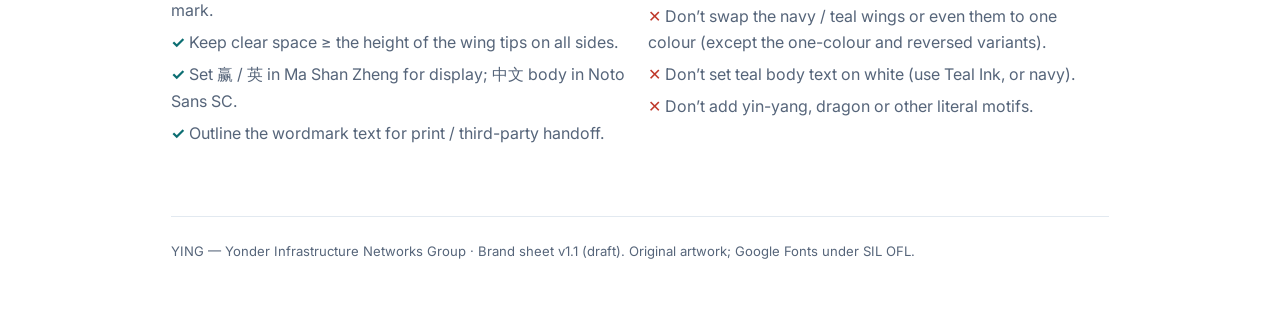
==== commit 7c43b1b6: "Clarify YING↔full-name linkage; remove all AI references - Header logo now shows the full 'Yonder In" ====
--- a/brand/brand-sheet.html
+++ b/brand/brand-sheet.html
@@ -89,7 +89,7 @@
                 <rect x="32.4" y="30.5" width="2.6" height="21.5" rx="1" fill="#17A2A6"/>
               </g>
               <text x="84" y="47" font-family="Sora,sans-serif" font-size="34" font-weight="800" letter-spacing=".5" fill="#0E2C4D">YING</text>
-              <text x="85" y="67" font-family="Inter,sans-serif" font-size="11" font-weight="600" letter-spacing="2.1" fill="#56657A">YONDER INFRASTRUCTURE NETWORKS GROUP</text>
+              <text x="85" y="67" font-family="Inter,sans-serif" font-size="11" font-weight="600" letter-spacing="2.1" fill="#56657A"><tspan fill="#17A2A6">Y</tspan>ONDER <tspan fill="#17A2A6">I</tspan>NFRASTRUCTURE <tspan fill="#17A2A6">N</tspan>ETWORKS <tspan fill="#17A2A6">G</tspan>ROUP</text>
             </svg>
           </div>
           <p class="label">Primary horizontal lockup — default for headers, letterheads, signatures.</p>
@@ -105,7 +105,7 @@
                 <rect x="32.4" y="30.5" width="2.6" height="21.5" rx="1" fill="#2BC4C8"/>
               </g>
               <text x="84" y="47" font-family="Sora,sans-serif" font-size="34" font-weight="800" letter-spacing=".5" fill="#fff">YING</text>
-              <text x="85" y="67" font-family="Inter,sans-serif" font-size="11" font-weight="600" letter-spacing="2.1" fill="#AFC0D4">YONDER INFRASTRUCTURE NETWORKS GROUP</text>
+              <text x="85" y="67" font-family="Inter,sans-serif" font-size="11" font-weight="600" letter-spacing="2.1" fill="#AFC0D4"><tspan fill="#2BC4C8">Y</tspan>ONDER <tspan fill="#2BC4C8">I</tspan>NFRASTRUCTURE <tspan fill="#2BC4C8">N</tspan>ETWORKS <tspan fill="#2BC4C8">G</tspan>ROUP</text>
             </svg>
           </div>
           <p class="label">Reversed — on navy, photography or dark backgrounds.</p>
@@ -202,7 +202,7 @@
             <p class="label">Favicon ≥ 16px</p>
           </div>
           <div class="item">
-            <svg viewBox="0 0 430 88" width="160" aria-hidden="true"><g transform="translate(2,12)"><polygon points="9,11 15,16 21,11 27,15 33,30 30,33 13,20" fill="#0E2C4D"/><polygon points="55,11 49,16 43,11 37,15 31,30 34,33 51,20" fill="#17A2A6"/><rect x="29" y="30.5" width="2.6" height="21.5" rx="1" fill="#0E2C4D"/><rect x="32.4" y="30.5" width="2.6" height="21.5" rx="1" fill="#17A2A6"/></g><text x="84" y="47" font-family="Sora,sans-serif" font-size="34" font-weight="800" fill="#0E2C4D">YING</text><text x="85" y="67" font-family="Inter,sans-serif" font-size="11" font-weight="600" letter-spacing="2.1" fill="#56657A">YONDER INFRASTRUCTURE NETWORKS GROUP</text></svg>
+            <svg viewBox="0 0 430 88" width="160" aria-hidden="true"><g transform="translate(2,12)"><polygon points="9,11 15,16 21,11 27,15 33,30 30,33 13,20" fill="#0E2C4D"/><polygon points="55,11 49,16 43,11 37,15 31,30 34,33 51,20" fill="#17A2A6"/><rect x="29" y="30.5" width="2.6" height="21.5" rx="1" fill="#0E2C4D"/><rect x="32.4" y="30.5" width="2.6" height="21.5" rx="1" fill="#17A2A6"/></g><text x="84" y="47" font-family="Sora,sans-serif" font-size="34" font-weight="800" fill="#0E2C4D">YING</text><text x="85" y="67" font-family="Inter,sans-serif" font-size="11" font-weight="600" letter-spacing="2.1" fill="#56657A"><tspan fill="#17A2A6">Y</tspan>ONDER <tspan fill="#17A2A6">I</tspan>NFRASTRUCTURE <tspan fill="#17A2A6">N</tspan>ETWORKS <tspan fill="#17A2A6">G</tspan>ROUP</text></svg>
             <p class="label">Full lockup ≥ 120px wide</p>
           </div>
         </div>
@@ -242,7 +242,7 @@
       <div class="spec">
         <div class="fam" style="font-family:var(--body)">Inter</div>
         <div class="roles">Body &amp; UI · weights 400–700 · humanist sans</div>
-        <div style="font-family:var(--body);font-size:1.02rem;max-width:62ch">Infrastructure advisory for the long view. Independent, senior-led, bilingual and AI-augmented — helping organisations make confident decisions about complex infrastructure.</div>
+        <div style="font-family:var(--body);font-size:1.02rem;max-width:62ch">Infrastructure advisory for the long view. Independent, senior-led, bilingual and equipped with modern tools — helping organisations make confident decisions about complex infrastructure.</div>
       </div>
 
       <div class="spec">
@@ -254,7 +254,7 @@
       <div class="spec">
         <div class="fam cjk" style="font-family:var(--cjk)">Noto Sans SC · 思源黑体</div>
         <div class="roles">Chinese body &amp; UI text · weights 400–700 · readable sans</div>
-        <div class="cjk" style="font-family:var(--cjk);color:var(--slate)">着眼长远的基础设施咨询 — 资深主导、双语服务、AI 赋能。</div>
+        <div class="cjk" style="font-family:var(--cjk);color:var(--slate)">着眼长远的基础设施咨询 — 资深主导、双语服务、善用现代工具。</div>
       </div>
     </section>
 
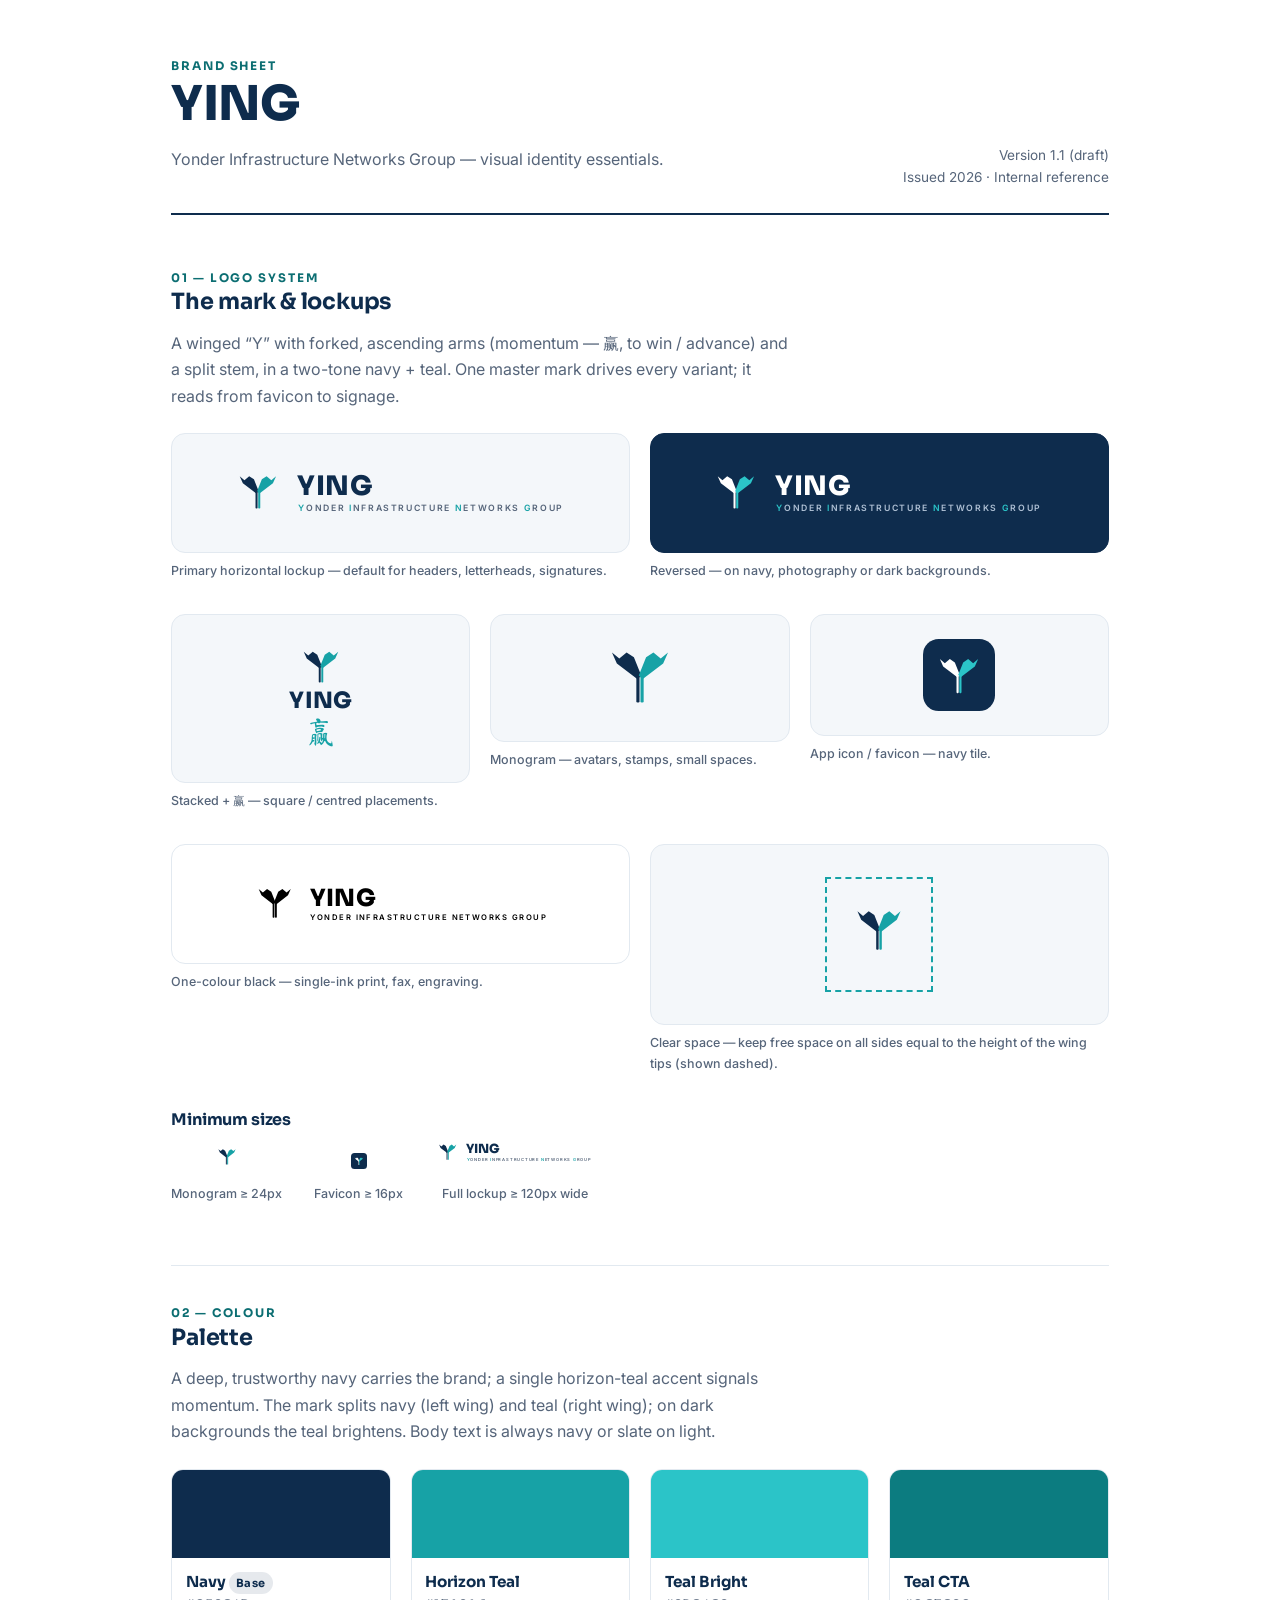
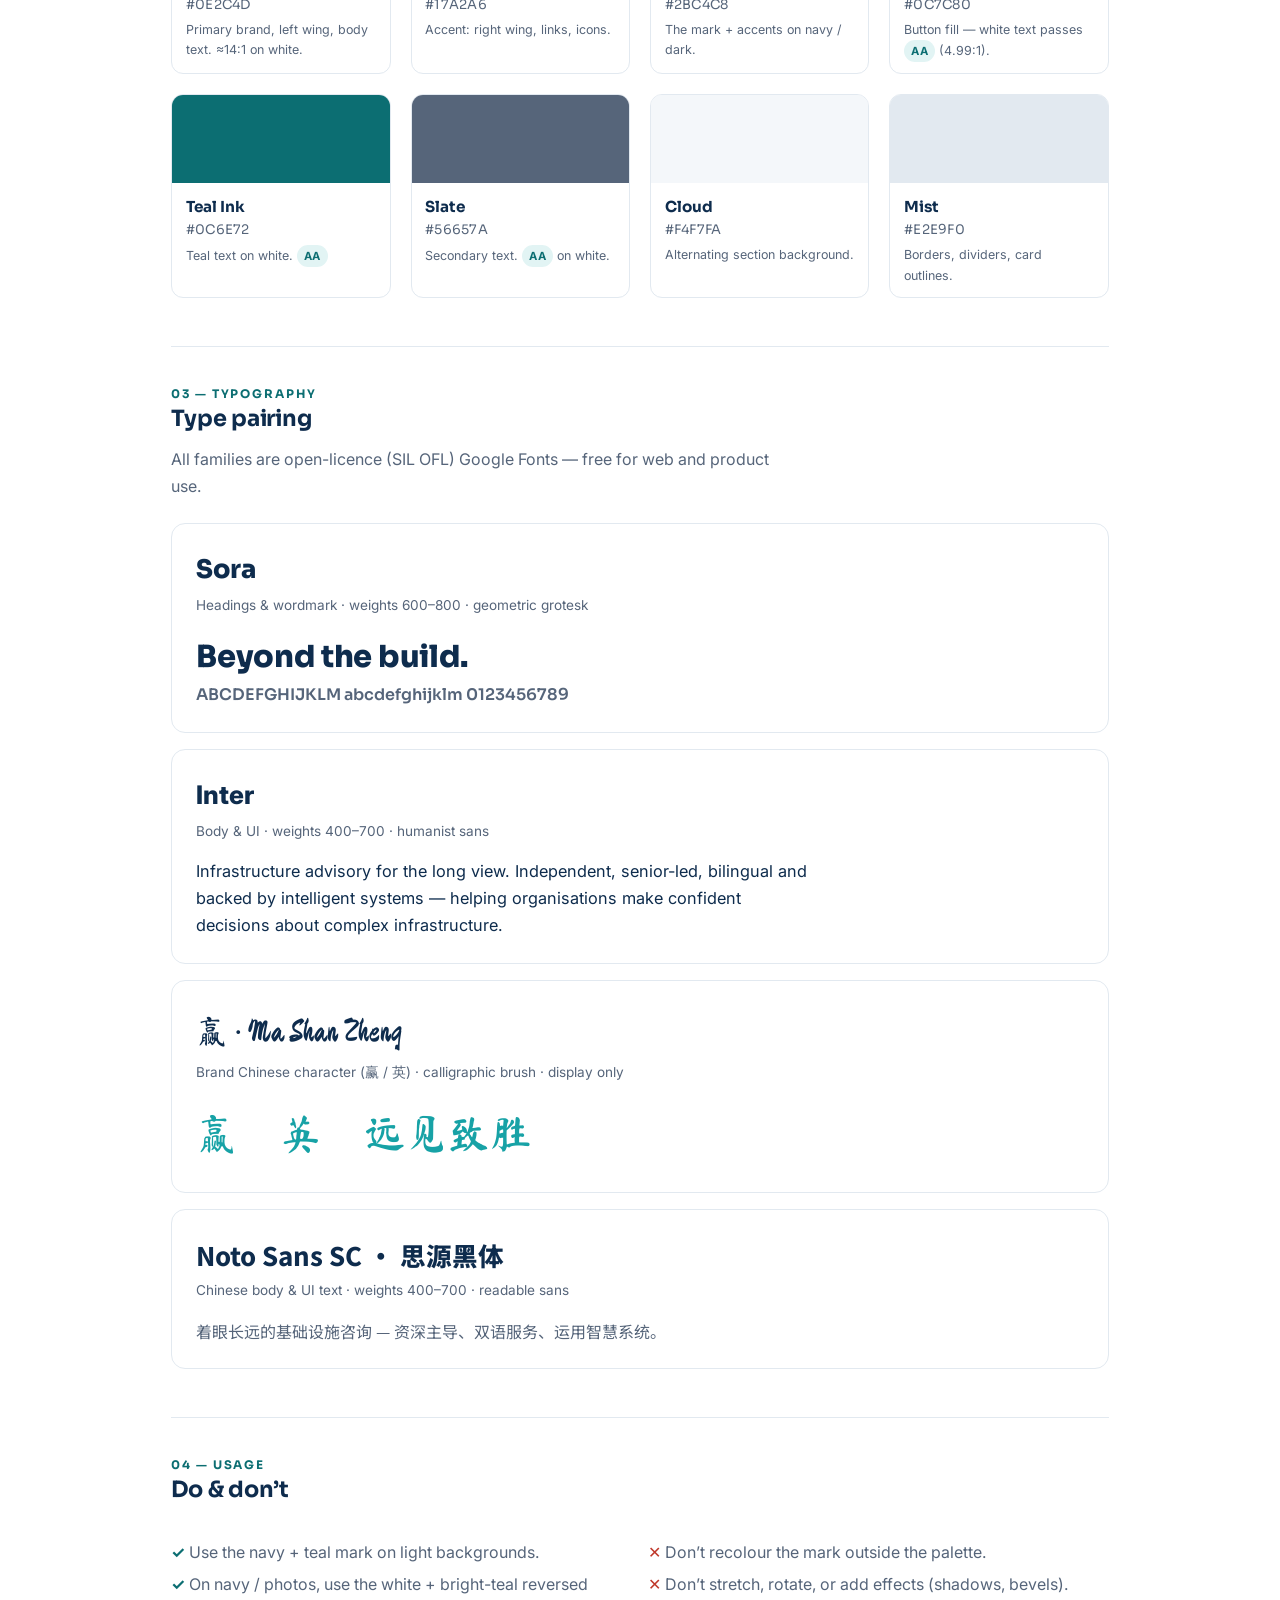
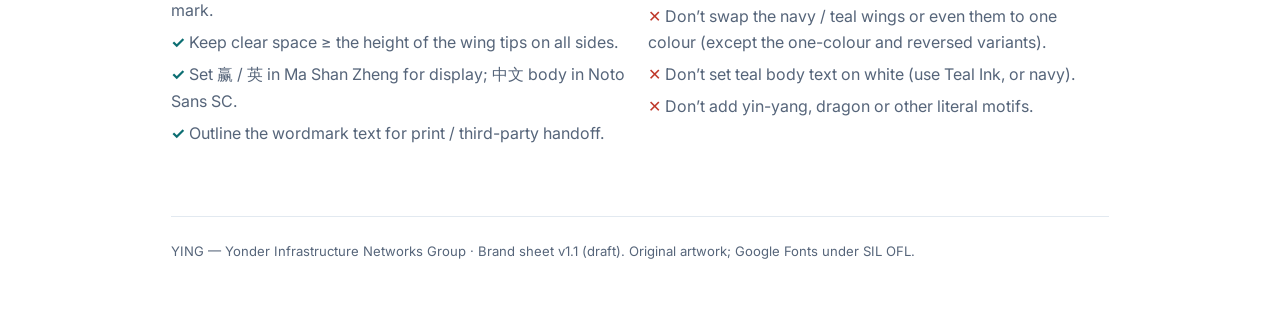
==== commit 37d87121: "Reword third differentiator: Modern tools → Intelligent systems Per client preference. Updates page " ====
--- a/brand/brand-sheet.html
+++ b/brand/brand-sheet.html
@@ -242,7 +242,7 @@
       <div class="spec">
         <div class="fam" style="font-family:var(--body)">Inter</div>
         <div class="roles">Body &amp; UI · weights 400–700 · humanist sans</div>
-        <div style="font-family:var(--body);font-size:1.02rem;max-width:62ch">Infrastructure advisory for the long view. Independent, senior-led, bilingual and equipped with modern tools — helping organisations make confident decisions about complex infrastructure.</div>
+        <div style="font-family:var(--body);font-size:1.02rem;max-width:62ch">Infrastructure advisory for the long view. Independent, senior-led, bilingual and backed by intelligent systems — helping organisations make confident decisions about complex infrastructure.</div>
       </div>
 
       <div class="spec">
@@ -254,7 +254,7 @@
       <div class="spec">
         <div class="fam cjk" style="font-family:var(--cjk)">Noto Sans SC · 思源黑体</div>
         <div class="roles">Chinese body &amp; UI text · weights 400–700 · readable sans</div>
-        <div class="cjk" style="font-family:var(--cjk);color:var(--slate)">着眼长远的基础设施咨询 — 资深主导、双语服务、善用现代工具。</div>
+        <div class="cjk" style="font-family:var(--cjk);color:var(--slate)">着眼长远的基础设施咨询 — 资深主导、双语服务、运用智慧系统。</div>
       </div>
     </section>
 
